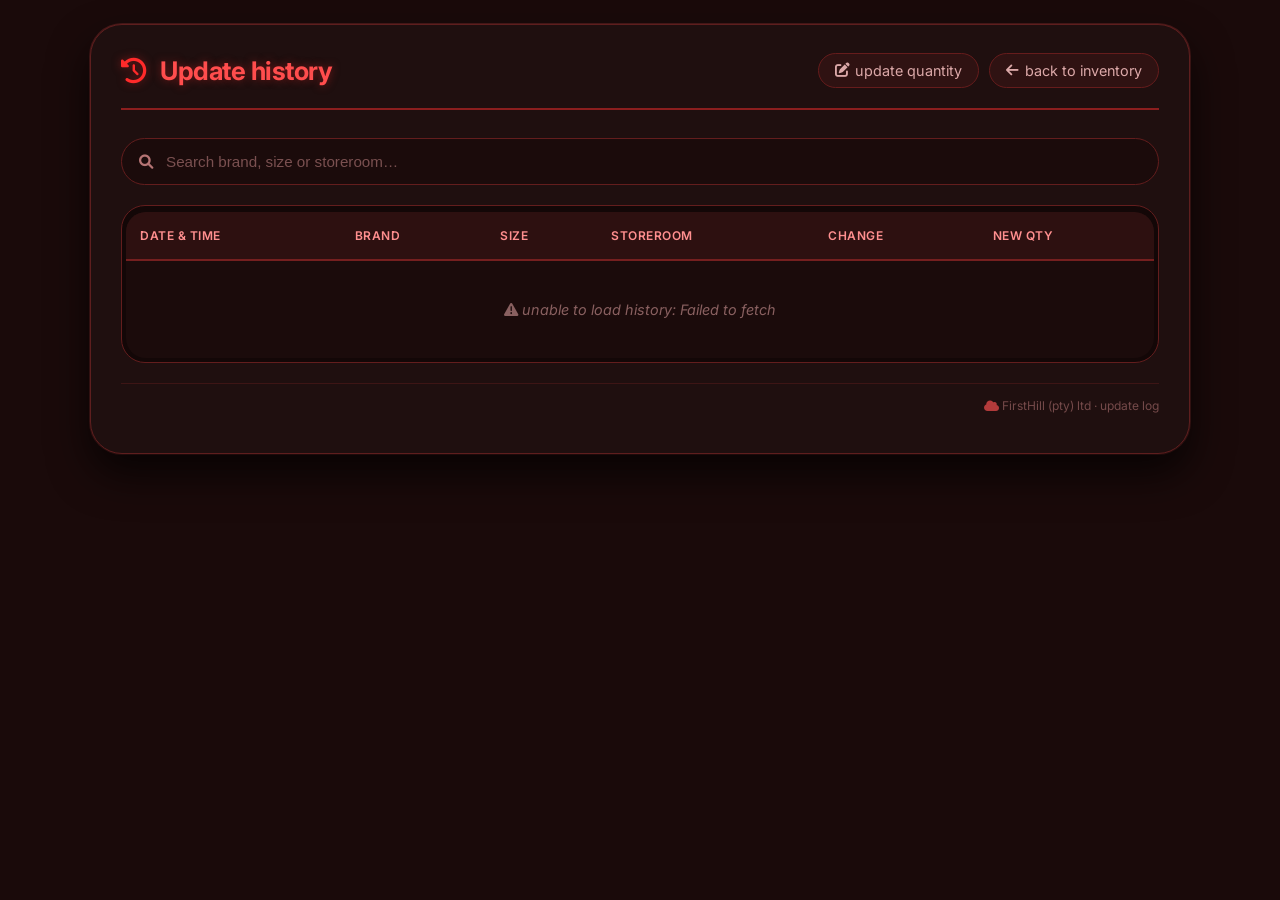
==== history.html @ 5e02d031 "commit" ====
<!DOCTYPE html>
<html lang="en">
<head>
    <meta charset="UTF-8">
    <meta name="viewport" content="width=device-width, initial-scale=1.0">
    <title>Firsthill · update history</title>
    <link rel="stylesheet" href="https://cdnjs.cloudflare.com/ajax/libs/font-awesome/6.0.0-beta3/css/all.min.css">
    <link href="https://fonts.googleapis.com/css2?family=Inter:opsz,wght@14..32,400;14..32,500;14..32,600;14..32,700&display=swap" rel="stylesheet">
    <style>
        * { margin: 0; padding: 0; box-sizing: border-box; }
        body {
            font-family: 'Inter', sans-serif;
            background: #1a0a0a;
            color: #f0e6e6;
            min-height: 100vh;
            padding: 24px;
        }
        .app {
            max-width: 1100px;
            margin: 0 auto;
            background: #1f0f0f;
            border-radius: 32px;
            padding: 28px 30px 40px;
            box-shadow: 0 20px 40px rgba(0,0,0,0.7), 0 0 0 1px #4a1a1a;
            border: 1px solid #5e1e1e;
        }
        .header {
            display: flex;
            justify-content: space-between;
            align-items: center;
            flex-wrap: wrap;
            gap: 16px 20px;
            margin-bottom: 28px;
            border-bottom: 2px solid #8b1e1e;
            padding-bottom: 20px;
        }
        .logo h1 {
            font-weight: 700;
            font-size: 1.6rem;
            letter-spacing: -0.5px;
            color: #ff4d4d;
            text-shadow: 0 0 8px #7a1a1a;
        }
        .logo i { color: #ff2a2a; margin-right: 8px; }
        .nav-links { display: flex; gap: 10px; flex-wrap: wrap; }
        .back-link {
            color: #dba8a8;
            font-size: 0.9rem;
            text-decoration: none;
            background: #2f1212;
            padding: 8px 16px;
            border-radius: 40px;
            border: 1px solid #661c1c;
            display: inline-flex;
            align-items: center;
            gap: 6px;
            transition: 0.15s;
        }
        .back-link:hover { background: #3d1414; border-color: #982a2a; }

        .search-bar {
            position: relative;
            margin-bottom: 20px;
        }
        .search-bar i {
            position: absolute;
            left: 18px;
            top: 50%;
            transform: translateY(-50%);
            color: #b57474;
            font-size: 0.9rem;
        }
        .search-bar input {
            width: 100%;
            padding: 14px 18px 14px 44px;
            background: #1b0b0b;
            border: 1px solid #631d1d;
            border-radius: 40px;
            color: #f0e0e0;
            font-weight: 500;
            font-size: 0.95rem;
            outline: none;
            transition: 0.2s;
        }
        .search-bar input::placeholder { color: #7a5050; }
        .search-bar input:focus {
            border-color: #d43b3b;
            box-shadow: 0 0 0 3px #4f1515;
        }
        .search-bar .clear-search {
            position: absolute;
            right: 16px;
            top: 50%;
            transform: translateY(-50%);
            color: #b57474;
            font-size: 0.9rem;
            cursor: pointer;
            padding: 4px;
            display: none;
        }
        .search-bar .clear-search.show { display: block; }
        .search-count {
            font-size: 0.75rem;
            color: #9f5f5f;
            margin: -10px 0 16px 6px;
        }

        .table-wrapper {
            background: #130707;
            border-radius: 24px;
            padding: 6px 4px 4px 4px;
            border: 1px solid #631d1d;
            overflow-x: auto;
        }
        table {
            width: 100%;
            border-collapse: collapse;
            font-size: 0.9rem;
            background: #1b0b0b;
            border-radius: 20px;
            overflow: hidden;
        }
        th {
            text-align: left;
            padding: 16px 14px;
            background: #2d1010;
            color: #ff8f8f;
            font-weight: 600;
            font-size: 0.75rem;
            text-transform: uppercase;
            letter-spacing: 0.5px;
            border-bottom: 2px solid #751f1f;
        }
        td {
            padding: 14px 14px;
            border-bottom: 1px solid #341212;
            color: #ebd6d6;
        }
        tr:last-child td { border-bottom: none; }
        .brand-tag { font-weight: 500; color: #f0c2c2; }
        .size-tag { color: #dbb9b9; }
        .warehouse-tag {
            background: #281010;
            padding: 4px 12px;
            border-radius: 30px;
            font-size: 0.75rem;
            border: 1px solid #591d1d;
            color: #dba8a8;
            white-space: nowrap;
        }
        .qty-badge {
            background: #3b1515;
            padding: 4px 14px;
            border-radius: 40px;
            border: 1px solid #7f2828;
            font-weight: 600;
            color: #ffb3b3;
        }
        .change-badge {
            padding: 4px 14px;
            border-radius: 40px;
            font-weight: 700;
            border: 1px solid;
            white-space: nowrap;
        }
        .change-badge.pos {
            background: #10321a;
            border-color: #2a7f45;
            color: #7bffa0;
        }
        .change-badge.neg {
            background: #321010;
            border-color: #7f2a2a;
            color: #ff8f8f;
        }
        .timestamp-cell { white-space: nowrap; color: #cfa9a9; }
        .empty-row td {
            text-align: center;
            padding: 40px 10px;
            color: #896060;
            font-style: italic;
        }
        .footnote {
            margin-top: 20px;
            text-align: right;
            font-size: 0.75rem;
            color: #754a4a;
            border-top: 1px solid #3d1515;
            padding-top: 14px;
        }
        .footnote i { color: #b33b3b; }

        @media (max-width: 700px) {
            body { padding: 10px; }
            .app { padding: 16px 12px 28px; border-radius: 20px; }
            .header { flex-direction: column; align-items: start; margin-bottom: 20px; }
            .logo h1 { font-size: 1.3rem; }
            table { font-size: 0.82rem; }
            th, td { padding: 10px 8px; }
            th { font-size: 0.68rem; }
            .search-bar input { padding: 12px 16px 12px 40px; font-size: 0.9rem; }
        }

        @media (max-width: 480px) {
            .table-wrapper { border-radius: 16px; margin: 0 -4px; }
            table, thead, tbody, th, td, tr { display: block; }
            thead tr { position: absolute; top: -9999px; left: -9999px; }
            tbody tr {
                background: #1b0b0b;
                border-bottom: 1px solid #341212;
                padding: 12px 14px;
                display: grid;
                grid-template-columns: 1fr 1fr;
                gap: 8px 10px;
            }
            tbody tr.empty-row { display: block; padding: 30px 10px; }
            td { border: none; padding: 0; }
            td:before {
                content: attr(data-label);
                display: block;
                font-size: 0.65rem;
                text-transform: uppercase;
                letter-spacing: 0.5px;
                color: #b57474;
                font-weight: 600;
                margin-bottom: 4px;
            }
            .qty-badge, .warehouse-tag, .change-badge { display: inline-block; }
        }
    </style>
</head>
<body>
<div class="app">
    <div class="header">
        <div class="logo">
            <h1><i class="fas fa-clock-rotate-left"></i> Update history</h1>
        </div>
        <div class="nav-links">
            <a href="update.html" class="back-link"><i class="fas fa-pen-to-square"></i> update quantity</a>
            <a href="index.html" class="back-link"><i class="fas fa-arrow-left"></i> back to inventory</a>
        </div>
    </div>

    <div class="search-bar">
        <i class="fas fa-magnifying-glass"></i>
        <input type="text" id="searchInput" placeholder="Search brand, size or storeroom…" autocomplete="off">
        <i class="fas fa-circle-xmark clear-search" id="clearSearch"></i>
    </div>
    <div class="search-count" id="searchCount" style="display:none;"></div>

    <div class="table-wrapper">
        <table id="historyTable">
            <thead><tr><th>Date &amp; time</th><th>Brand</th><th>Size</th><th>Storeroom</th><th>Change</th><th>New Qty</th></tr></thead>
            <tbody id="tableBody">
                <tr class="empty-row"><td colspan="6"><i class="fas fa-spinner fa-pulse"></i> loading history …</td></tr>
            </tbody>
        </table>
    </div>
    <div class="footnote"><i class="fas fa-cloud"></i> FirstHill (pty) ltd · update log</div>
</div>

<script>
    (function() {
        // ---------- CONFIG ----------
        const APPS_SCRIPT_URL = 'https://script.google.com/macros/s/AKfycbxlIzjVbRkcWdX9A1bpGooGvH-WNw9pyf8reqspeGPNRTQqe06EDEYrpOpRBN876HyHcQ/exec';

        let history = [];
        let searchQuery = '';

        const tbody = document.getElementById('tableBody');
        const searchInput = document.getElementById('searchInput');
        const clearSearch = document.getElementById('clearSearch');
        const searchCountEl = document.getElementById('searchCount');

        function formatTimestamp(ts) {
            const d = new Date(ts);
            if (isNaN(d.getTime())) return String(ts);
            return d.toLocaleString('en-GB', {
                day: '2-digit', month: 'short', year: 'numeric',
                hour: '2-digit', minute: '2-digit'
            });
        }

        function getFiltered() {
            if (!searchQuery) return history;
            const q = searchQuery.toLowerCase();
            return history.filter(item =>
                String(item.brand).toLowerCase().includes(q) ||
                String(item.size).toLowerCase().includes(q) ||
                String(item.storeroom).toLowerCase().includes(q)
            );
        }

        function renderTable() {
            if (!history.length) {
                tbody.innerHTML = `<tr class="empty-row"><td colspan="6"><i class="fas fa-inbox"></i> no updates logged yet</td></tr>`;
                searchCountEl.style.display = 'none';
                return;
            }

            const filtered = getFiltered();

            if (searchQuery) {
                searchCountEl.style.display = 'block';
                searchCountEl.textContent = `${filtered.length} of ${history.length} entries match "${searchQuery}"`;
            } else {
                searchCountEl.style.display = 'none';
            }

            if (!filtered.length) {
                tbody.innerHTML = `<tr class="empty-row"><td colspan="6"><i class="fas fa-magnifying-glass"></i> no matches for "${searchQuery}"</td></tr>`;
                return;
            }

            let html = '';
            filtered.forEach(item => {
                const delta = parseInt(item.delta, 10) || 0;
                const isPos = delta >= 0;
                const changeText = isPos ? `+${delta}` : `${delta}`;
                html += `<tr>
                    <td data-label="Date &amp; time"><span class="timestamp-cell">${formatTimestamp(item.timestamp)}</span></td>
                    <td data-label="Brand"><span class="brand-tag"><i class="fas fa-circle" style="color:#c53535; font-size:0.5rem; margin-right:6px;"></i>${item.brand}</span></td>
                    <td data-label="Size"><span class="size-tag">${item.size}</span></td>
                    <td data-label="Storeroom"><span class="warehouse-tag"><i class="fas fa-warehouse" style="margin-right:4px;"></i>${item.storeroom}</span></td>
                    <td data-label="Change"><span class="change-badge ${isPos ? 'pos' : 'neg'}"><i class="fas ${isPos ? 'fa-arrow-up' : 'fa-arrow-down'}"></i> ${changeText}</span></td>
                    <td data-label="New Qty"><span class="qty-badge">${item.newQty}</span></td>
                </tr>`;
            });
            tbody.innerHTML = html;
        }

        async function loadHistory() {
            try {
                const response = await fetch(`${APPS_SCRIPT_URL}?action=getHistory`, { cache: 'no-store' });
                if (!response.ok) throw new Error(`HTTP ${response.status}`);
                const result = await response.json();
                if (result.status !== 'success') throw new Error(result.message || 'Apps Script reported an error');
                history = result.rows || [];
                renderTable();
            } catch (error) {
                console.error('Load error:', error);
                history = [];
                tbody.innerHTML = `<tr class="empty-row">
                    <td colspan="6"><i class="fas fa-triangle-exclamation"></i> unable to load history: ${error.message}</td>
                </tr>`;
            }
        }

        function init() {
            loadHistory();
            searchInput.addEventListener('input', () => {
                searchQuery = searchInput.value.trim();
                clearSearch.classList.toggle('show', searchQuery.length > 0);
                renderTable();
            });
            clearSearch.addEventListener('click', () => {
                searchInput.value = '';
                searchQuery = '';
                clearSearch.classList.remove('show');
                renderTable();
                searchInput.focus();
            });
        }

        init();
    })();
</script>
</body>
</html>
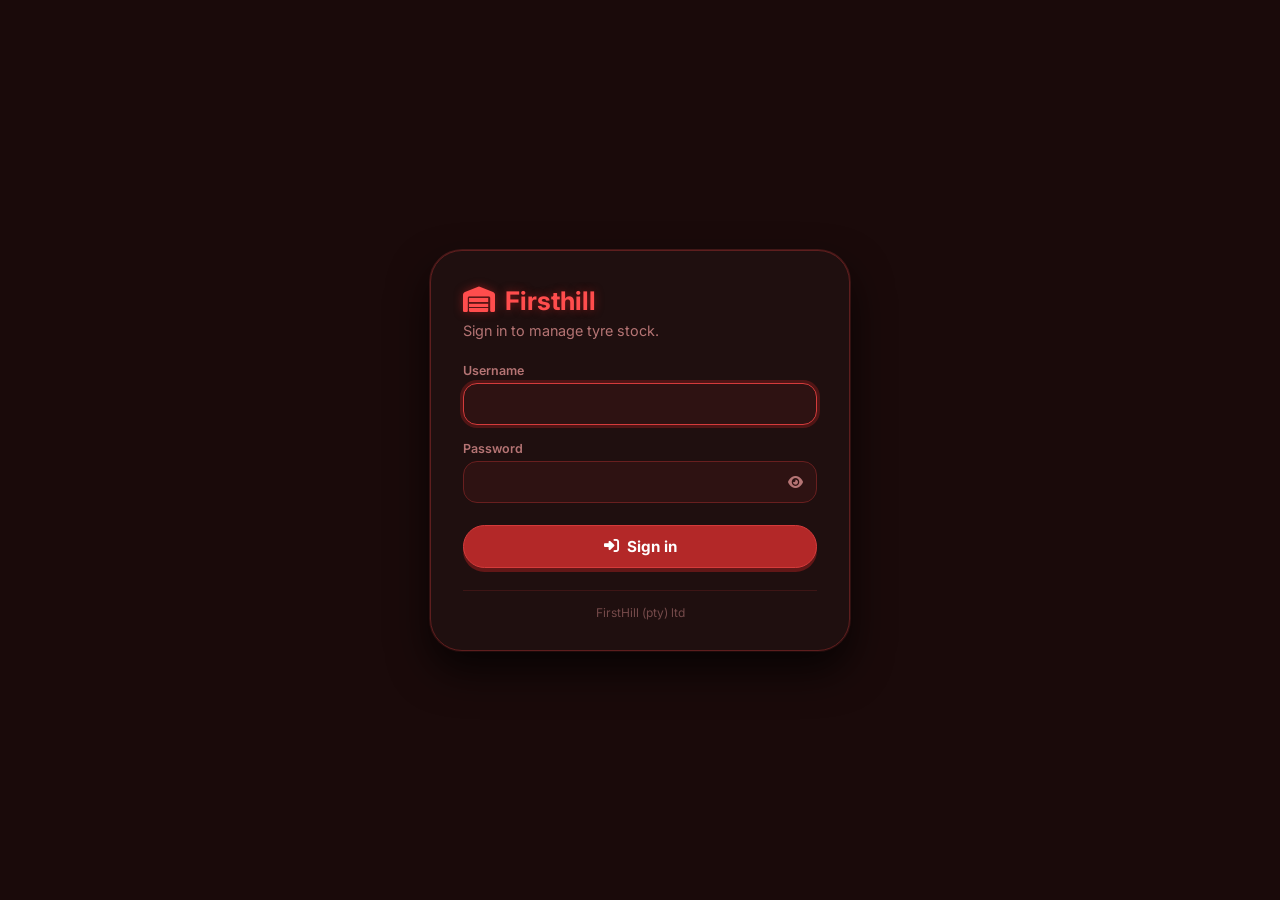
==== commit 04cb1ab5: "commit" ====
--- a/history.html
+++ b/history.html
@@ -4,365 +4,152 @@
     <meta charset="UTF-8">
     <meta name="viewport" content="width=device-width, initial-scale=1.0">
     <title>Firsthill · update history</title>
-    <link rel="stylesheet" href="https://cdnjs.cloudflare.com/ajax/libs/font-awesome/6.0.0-beta3/css/all.min.css">
+    <link rel="stylesheet" href="https://cdnjs.cloudflare.com/ajax/libs/font-awesome/6.5.1/css/all.min.css">
     <link href="https://fonts.googleapis.com/css2?family=Inter:opsz,wght@14..32,400;14..32,500;14..32,600;14..32,700&display=swap" rel="stylesheet">
-    <style>
-        * { margin: 0; padding: 0; box-sizing: border-box; }
-        body {
-            font-family: 'Inter', sans-serif;
-            background: #1a0a0a;
-            color: #f0e6e6;
-            min-height: 100vh;
-            padding: 24px;
-        }
-        .app {
-            max-width: 1100px;
-            margin: 0 auto;
-            background: #1f0f0f;
-            border-radius: 32px;
-            padding: 28px 30px 40px;
-            box-shadow: 0 20px 40px rgba(0,0,0,0.7), 0 0 0 1px #4a1a1a;
-            border: 1px solid #5e1e1e;
-        }
-        .header {
-            display: flex;
-            justify-content: space-between;
-            align-items: center;
-            flex-wrap: wrap;
-            gap: 16px 20px;
-            margin-bottom: 28px;
-            border-bottom: 2px solid #8b1e1e;
-            padding-bottom: 20px;
-        }
-        .logo h1 {
-            font-weight: 700;
-            font-size: 1.6rem;
-            letter-spacing: -0.5px;
-            color: #ff4d4d;
-            text-shadow: 0 0 8px #7a1a1a;
-        }
-        .logo i { color: #ff2a2a; margin-right: 8px; }
-        .nav-links { display: flex; gap: 10px; flex-wrap: wrap; }
-        .back-link {
-            color: #dba8a8;
-            font-size: 0.9rem;
-            text-decoration: none;
-            background: #2f1212;
-            padding: 8px 16px;
-            border-radius: 40px;
-            border: 1px solid #661c1c;
-            display: inline-flex;
-            align-items: center;
-            gap: 6px;
-            transition: 0.15s;
-        }
-        .back-link:hover { background: #3d1414; border-color: #982a2a; }
-
-        .search-bar {
-            position: relative;
-            margin-bottom: 20px;
-        }
-        .search-bar i {
-            position: absolute;
-            left: 18px;
-            top: 50%;
-            transform: translateY(-50%);
-            color: #b57474;
-            font-size: 0.9rem;
-        }
-        .search-bar input {
-            width: 100%;
-            padding: 14px 18px 14px 44px;
-            background: #1b0b0b;
-            border: 1px solid #631d1d;
-            border-radius: 40px;
-            color: #f0e0e0;
-            font-weight: 500;
-            font-size: 0.95rem;
-            outline: none;
-            transition: 0.2s;
-        }
-        .search-bar input::placeholder { color: #7a5050; }
-        .search-bar input:focus {
-            border-color: #d43b3b;
-            box-shadow: 0 0 0 3px #4f1515;
-        }
-        .search-bar .clear-search {
-            position: absolute;
-            right: 16px;
-            top: 50%;
-            transform: translateY(-50%);
-            color: #b57474;
-            font-size: 0.9rem;
-            cursor: pointer;
-            padding: 4px;
-            display: none;
-        }
-        .search-bar .clear-search.show { display: block; }
-        .search-count {
-            font-size: 0.75rem;
-            color: #9f5f5f;
-            margin: -10px 0 16px 6px;
-        }
-
-        .table-wrapper {
-            background: #130707;
-            border-radius: 24px;
-            padding: 6px 4px 4px 4px;
-            border: 1px solid #631d1d;
-            overflow-x: auto;
-        }
-        table {
-            width: 100%;
-            border-collapse: collapse;
-            font-size: 0.9rem;
-            background: #1b0b0b;
-            border-radius: 20px;
-            overflow: hidden;
-        }
-        th {
-            text-align: left;
-            padding: 16px 14px;
-            background: #2d1010;
-            color: #ff8f8f;
-            font-weight: 600;
-            font-size: 0.75rem;
-            text-transform: uppercase;
-            letter-spacing: 0.5px;
-            border-bottom: 2px solid #751f1f;
-        }
-        td {
-            padding: 14px 14px;
-            border-bottom: 1px solid #341212;
-            color: #ebd6d6;
-        }
-        tr:last-child td { border-bottom: none; }
-        .brand-tag { font-weight: 500; color: #f0c2c2; }
-        .size-tag { color: #dbb9b9; }
-        .warehouse-tag {
-            background: #281010;
-            padding: 4px 12px;
-            border-radius: 30px;
-            font-size: 0.75rem;
-            border: 1px solid #591d1d;
-            color: #dba8a8;
-            white-space: nowrap;
-        }
-        .qty-badge {
-            background: #3b1515;
-            padding: 4px 14px;
-            border-radius: 40px;
-            border: 1px solid #7f2828;
-            font-weight: 600;
-            color: #ffb3b3;
-        }
-        .change-badge {
-            padding: 4px 14px;
-            border-radius: 40px;
-            font-weight: 700;
-            border: 1px solid;
-            white-space: nowrap;
-        }
-        .change-badge.pos {
-            background: #10321a;
-            border-color: #2a7f45;
-            color: #7bffa0;
-        }
-        .change-badge.neg {
-            background: #321010;
-            border-color: #7f2a2a;
-            color: #ff8f8f;
-        }
-        .timestamp-cell { white-space: nowrap; color: #cfa9a9; }
-        .empty-row td {
-            text-align: center;
-            padding: 40px 10px;
-            color: #896060;
-            font-style: italic;
-        }
-        .footnote {
-            margin-top: 20px;
-            text-align: right;
-            font-size: 0.75rem;
-            color: #754a4a;
-            border-top: 1px solid #3d1515;
-            padding-top: 14px;
-        }
-        .footnote i { color: #b33b3b; }
-
-        @media (max-width: 700px) {
-            body { padding: 10px; }
-            .app { padding: 16px 12px 28px; border-radius: 20px; }
-            .header { flex-direction: column; align-items: start; margin-bottom: 20px; }
-            .logo h1 { font-size: 1.3rem; }
-            table { font-size: 0.82rem; }
-            th, td { padding: 10px 8px; }
-            th { font-size: 0.68rem; }
-            .search-bar input { padding: 12px 16px 12px 40px; font-size: 0.9rem; }
-        }
-
-        @media (max-width: 480px) {
-            .table-wrapper { border-radius: 16px; margin: 0 -4px; }
-            table, thead, tbody, th, td, tr { display: block; }
-            thead tr { position: absolute; top: -9999px; left: -9999px; }
-            tbody tr {
-                background: #1b0b0b;
-                border-bottom: 1px solid #341212;
-                padding: 12px 14px;
-                display: grid;
-                grid-template-columns: 1fr 1fr;
-                gap: 8px 10px;
-            }
-            tbody tr.empty-row { display: block; padding: 30px 10px; }
-            td { border: none; padding: 0; }
-            td:before {
-                content: attr(data-label);
-                display: block;
-                font-size: 0.65rem;
-                text-transform: uppercase;
-                letter-spacing: 0.5px;
-                color: #b57474;
-                font-weight: 600;
-                margin-bottom: 4px;
-            }
-            .qty-badge, .warehouse-tag, .change-badge { display: inline-block; }
-        }
-    </style>
+    <link rel="stylesheet" href="style.css">
 </head>
 <body>
 <div class="app">
-    <div class="header">
-        <div class="logo">
-            <h1><i class="fas fa-clock-rotate-left"></i> Update history</h1>
+    <div id="fhNav"></div>
+
+    <div class="page-head">
+        <div>
+            <h1>Update history</h1>
+            <p>Every change to stock, newest first.</p>
         </div>
-        <div class="nav-links">
-            <a href="update.html" class="back-link"><i class="fas fa-pen-to-square"></i> update quantity</a>
-            <a href="index.html" class="back-link"><i class="fas fa-arrow-left"></i> back to inventory</a>
+    </div>
+
+    <div class="toolbar">
+        <div class="chips" id="typeChips">
+            <button type="button" class="chip active" data-type="all">All changes</button>
+            <button type="button" class="chip" data-type="in"><i class="fas fa-arrow-down"></i> Stock added</button>
+            <button type="button" class="chip" data-type="out"><i class="fas fa-arrow-up"></i> Stock taken out</button>
         </div>
+        <label style="font-size:0.82rem; color:var(--muted);">Storeroom
+            <select id="storeSel"><option value="">All</option></select>
+        </label>
     </div>
 
     <div class="search-bar">
         <i class="fas fa-magnifying-glass"></i>
-        <input type="text" id="searchInput" placeholder="Search brand, size or storeroom…" autocomplete="off">
-        <i class="fas fa-circle-xmark clear-search" id="clearSearch"></i>
+        <input type="text" id="searchInput" placeholder="Search brand, size, storeroom or person…" autocomplete="off">
+        <i class="fas fa-circle-xmark clear-search" id="clearSearch" role="button" aria-label="Clear search"></i>
     </div>
-    <div class="search-count" id="searchCount" style="display:none;"></div>
+    <div class="count-note" id="countNote" style="display:none;"></div>
 
     <div class="table-wrapper">
-        <table id="historyTable">
-            <thead><tr><th>Date &amp; time</th><th>Brand</th><th>Size</th><th>Storeroom</th><th>Change</th><th>New Qty</th></tr></thead>
+        <table class="cards">
+            <thead><tr><th>Date &amp; time</th><th>Brand</th><th>Size</th><th>Storeroom</th><th>Change</th><th>New qty</th><th>By</th></tr></thead>
             <tbody id="tableBody">
-                <tr class="empty-row"><td colspan="6"><i class="fas fa-spinner fa-pulse"></i> loading history …</td></tr>
+                <tr class="empty-row"><td colspan="7"><i class="fas fa-spinner fa-pulse"></i> Loading history…</td></tr>
             </tbody>
         </table>
     </div>
-    <div class="footnote"><i class="fas fa-cloud"></i> FirstHill (pty) ltd · update log</div>
+    <div class="hint" id="moreNote" style="display:none;"></div>
+    <div class="footnote">FirstHill (pty) ltd · update log</div>
 </div>
 
+<script src="common.js"></script>
 <script>
-    (function() {
-        // ---------- CONFIG ----------
-        const APPS_SCRIPT_URL = 'https://script.google.com/macros/s/AKfycbxlIzjVbRkcWdX9A1bpGooGvH-WNw9pyf8reqspeGPNRTQqe06EDEYrpOpRBN876HyHcQ/exec';
+    (function () {
+        const me = FH.requireLogin('history.html');
+        if (!me) return;
+        const esc = FH.esc;
+        const PAGE = 300;
 
         let history = [];
-        let searchQuery = '';
+        let query = '';
+        let type = 'all';
+        let shown = PAGE;
 
         const tbody = document.getElementById('tableBody');
         const searchInput = document.getElementById('searchInput');
         const clearSearch = document.getElementById('clearSearch');
-        const searchCountEl = document.getElementById('searchCount');
+        const countNote = document.getElementById('countNote');
+        const storeSel = document.getElementById('storeSel');
+        const moreNote = document.getElementById('moreNote');
 
-        function formatTimestamp(ts) {
-            const d = new Date(ts);
-            if (isNaN(d.getTime())) return String(ts);
-            return d.toLocaleString('en-GB', {
-                day: '2-digit', month: 'short', year: 'numeric',
-                hour: '2-digit', minute: '2-digit'
+        function filtered() {
+            const store = storeSel.value;
+            const q = query.toLowerCase();
+            return history.filter(h => {
+                const d = parseInt(h.delta, 10) || 0;
+                if (type === 'in' && d <= 0) return false;
+                if (type === 'out' && d >= 0) return false;
+                if (store && h.storeroom !== store) return false;
+                if (q && ![h.brand, h.size, h.storeroom, h.user].some(v => String(v ?? '').toLowerCase().includes(q))) return false;
+                return true;
             });
         }
 
-        function getFiltered() {
-            if (!searchQuery) return history;
-            const q = searchQuery.toLowerCase();
-            return history.filter(item =>
-                String(item.brand).toLowerCase().includes(q) ||
-                String(item.size).toLowerCase().includes(q) ||
-                String(item.storeroom).toLowerCase().includes(q)
-            );
+        function render() {
+            if (!history.length) {
+                tbody.innerHTML = `<tr class="empty-row"><td colspan="7"><i class="fas fa-inbox"></i> No updates logged yet. Changes made on the Update page will appear here.</td></tr>`;
+                return;
+            }
+            const list = filtered();
+            const active = query || type !== 'all' || storeSel.value;
+            countNote.style.display = active ? 'block' : 'none';
+            if (active) {
+                const outN = list.reduce((a, h) => a + Math.max(0, -(parseInt(h.delta, 10) || 0)), 0);
+                const inN = list.reduce((a, h) => a + Math.max(0, parseInt(h.delta, 10) || 0), 0);
+                countNote.textContent = `${list.length} of ${history.length} entries · ${inN} tyres added, ${outN} taken out`;
+            }
+            if (!list.length) {
+                tbody.innerHTML = `<tr class="empty-row"><td colspan="7">No entries match these filters.</td></tr>`;
+                moreNote.style.display = 'none';
+                return;
+            }
+            tbody.innerHTML = list.slice(0, shown).map(h => {
+                const d = parseInt(h.delta, 10) || 0;
+                const pos = d >= 0;
+                return `<tr>
+                    <td data-label="Date &amp; time"><span class="date-cell">${FH.fmtDateTime(h.timestamp)}</span></td>
+                    <td data-label="Brand"><span class="brand-tag">${esc(h.brand)}</span></td>
+                    <td data-label="Size"><span class="size-tag">${esc(h.size)}</span></td>
+                    <td data-label="Storeroom"><span class="wh-tag"><i class="fas fa-warehouse" style="margin-right:4px;"></i>${esc(h.storeroom)}</span></td>
+                    <td data-label="Change"><span class="change-badge ${pos ? 'pos' : 'neg'}"><i class="fas ${pos ? 'fa-arrow-down' : 'fa-arrow-up'}"></i> ${pos ? '+' + d : d}</span></td>
+                    <td data-label="New qty"><span class="qty-badge">${esc(h.newQty)}</span></td>
+                    <td data-label="By"><span class="date-cell">${h.user ? esc(h.user) : '—'}</span></td>
+                </tr>`;
+            }).join('');
+            if (list.length > shown) {
+                moreNote.style.display = 'block';
+                moreNote.innerHTML = `Showing ${shown} of ${list.length}. <button type="button" class="btn btn-ghost btn-small" id="moreBtn">Show more</button>`;
+                document.getElementById('moreBtn').addEventListener('click', () => { shown += PAGE; render(); });
+            } else moreNote.style.display = 'none';
         }
 
-        function renderTable() {
-            if (!history.length) {
-                tbody.innerHTML = `<tr class="empty-row"><td colspan="6"><i class="fas fa-inbox"></i> no updates logged yet</td></tr>`;
-                searchCountEl.style.display = 'none';
-                return;
-            }
-
-            const filtered = getFiltered();
-
-            if (searchQuery) {
-                searchCountEl.style.display = 'block';
-                searchCountEl.textContent = `${filtered.length} of ${history.length} entries match "${searchQuery}"`;
-            } else {
-                searchCountEl.style.display = 'none';
-            }
-
-            if (!filtered.length) {
-                tbody.innerHTML = `<tr class="empty-row"><td colspan="6"><i class="fas fa-magnifying-glass"></i> no matches for "${searchQuery}"</td></tr>`;
-                return;
-            }
-
-            let html = '';
-            filtered.forEach(item => {
-                const delta = parseInt(item.delta, 10) || 0;
-                const isPos = delta >= 0;
-                const changeText = isPos ? `+${delta}` : `${delta}`;
-                html += `<tr>
-                    <td data-label="Date &amp; time"><span class="timestamp-cell">${formatTimestamp(item.timestamp)}</span></td>
-                    <td data-label="Brand"><span class="brand-tag"><i class="fas fa-circle" style="color:#c53535; font-size:0.5rem; margin-right:6px;"></i>${item.brand}</span></td>
-                    <td data-label="Size"><span class="size-tag">${item.size}</span></td>
-                    <td data-label="Storeroom"><span class="warehouse-tag"><i class="fas fa-warehouse" style="margin-right:4px;"></i>${item.storeroom}</span></td>
-                    <td data-label="Change"><span class="change-badge ${isPos ? 'pos' : 'neg'}"><i class="fas ${isPos ? 'fa-arrow-up' : 'fa-arrow-down'}"></i> ${changeText}</span></td>
-                    <td data-label="New Qty"><span class="qty-badge">${item.newQty}</span></td>
-                </tr>`;
-            });
-            tbody.innerHTML = html;
-        }
-
-        async function loadHistory() {
+        async function load() {
             try {
-                const response = await fetch(`${APPS_SCRIPT_URL}?action=getHistory`, { cache: 'no-store' });
-                if (!response.ok) throw new Error(`HTTP ${response.status}`);
-                const result = await response.json();
-                if (result.status !== 'success') throw new Error(result.message || 'Apps Script reported an error');
-                history = result.rows || [];
-                renderTable();
-            } catch (error) {
-                console.error('Load error:', error);
-                history = [];
-                tbody.innerHTML = `<tr class="empty-row">
-                    <td colspan="6"><i class="fas fa-triangle-exclamation"></i> unable to load history: ${error.message}</td>
-                </tr>`;
+                const data = await FH.api('getHistory');
+                history = data.rows || [];
+                const stores = [...new Set(history.map(h => h.storeroom))].filter(Boolean).sort(FH.naturalSort);
+                storeSel.innerHTML = '<option value="">All</option>' + stores.map(s => `<option value="${esc(s)}">${esc(s)}</option>`).join('');
+                render();
+            } catch (err) {
+                tbody.innerHTML = `<tr class="empty-row"><td colspan="7"><i class="fas fa-triangle-exclamation"></i> Couldn't load history: ${esc(err.message)}</td></tr>`;
             }
         }
 
-        function init() {
-            loadHistory();
-            searchInput.addEventListener('input', () => {
-                searchQuery = searchInput.value.trim();
-                clearSearch.classList.toggle('show', searchQuery.length > 0);
-                renderTable();
-            });
-            clearSearch.addEventListener('click', () => {
-                searchInput.value = '';
-                searchQuery = '';
-                clearSearch.classList.remove('show');
-                renderTable();
-                searchInput.focus();
-            });
-        }
+        document.querySelectorAll('#typeChips .chip').forEach(c => c.addEventListener('click', () => {
+            type = c.dataset.type; shown = PAGE;
+            document.querySelectorAll('#typeChips .chip').forEach(x => x.classList.toggle('active', x === c));
+            render();
+        }));
+        storeSel.addEventListener('change', () => { shown = PAGE; render(); });
+        searchInput.addEventListener('input', () => {
+            query = searchInput.value.trim(); shown = PAGE;
+            clearSearch.classList.toggle('show', query.length > 0);
+            render();
+        });
+        clearSearch.addEventListener('click', () => {
+            searchInput.value = ''; query = '';
+            clearSearch.classList.remove('show');
+            render(); searchInput.focus();
+        });
 
-        init();
+        load();
     })();
 </script>
 </body>
--- a/style.css
+++ b/style.css
@@ -0,0 +1,307 @@
+/* Firsthill stock tracker · shared styles */
+* { margin: 0; padding: 0; box-sizing: border-box; }
+:root {
+    --bg: #1a0a0a;
+    --panel: #1f0f0f;
+    --panel-2: #1b0b0b;
+    --deep: #130707;
+    --field: #2e1212;
+    --line: #5e1e1e;
+    --line-2: #341212;
+    --line-3: #681f1f;
+    --red: #b32828;
+    --red-hi: #ff4d4d;
+    --red-soft: #ff8f8f;
+    --text: #f0e6e6;
+    --text-2: #ebd6d6;
+    --muted: #b57474;
+    --soft: #dba8a8;
+    --faint: #896060;
+    --ok-bg: #10321a; --ok-line: #2a7f45; --ok: #7bffa0;
+    --warn-bg: #33250b; --warn-line: #a8741f; --warn: #ffc46b;
+    --bad-bg: #3a0d0d; --bad-line: #ff3b3b; --bad: #ff7070;
+}
+body {
+    font-family: 'Inter', system-ui, -apple-system, 'Segoe UI', sans-serif;
+    background: var(--bg);
+    color: var(--text);
+    min-height: 100vh;
+    padding: 24px;
+}
+.app {
+    max-width: 1320px;
+    margin: 0 auto;
+    background: var(--panel);
+    border-radius: 32px;
+    padding: 22px 30px 40px;
+    box-shadow: 0 20px 40px rgba(0,0,0,0.7), 0 0 0 1px #4a1a1a;
+    border: 1px solid var(--line);
+}
+.app.narrow { max-width: 960px; }
+a { color: inherit; }
+button { font-family: inherit; }
+:focus-visible { outline: 2px solid var(--red-hi); outline-offset: 2px; }
+
+/* ---------- nav ---------- */
+.nav {
+    display: flex; flex-wrap: wrap; gap: 8px; align-items: center;
+    padding-bottom: 18px; margin-bottom: 22px;
+    border-bottom: 2px solid #8b1e1e;
+}
+.nav-brand {
+    font-weight: 700; font-size: 1.15rem; color: var(--red-hi);
+    text-shadow: 0 0 8px #7a1a1a; margin-right: 12px;
+    display: inline-flex; align-items: center; gap: 8px;
+}
+.nav-link {
+    color: var(--soft); font-size: 0.88rem; text-decoration: none;
+    background: #2f1212; padding: 8px 15px; border-radius: 40px;
+    border: 1px solid #661c1c; display: inline-flex; align-items: center; gap: 7px;
+    cursor: pointer; transition: 0.15s;
+}
+.nav-link:hover { background: #3d1414; border-color: #982a2a; }
+.nav-link.active { background: var(--red); border-color: #ff5e5e; color: #fff; }
+.nav-user { margin-left: auto; color: var(--muted); font-size: 0.85rem; display: inline-flex; align-items: center; gap: 6px; }
+.nav-user .role { font-size: 0.72rem; padding: 2px 8px; border-radius: 20px; background: #2b0f0f; border: 1px solid #601d1d; }
+
+/* ---------- page heading ---------- */
+.page-head { display: flex; flex-wrap: wrap; justify-content: space-between; align-items: flex-end; gap: 14px; margin-bottom: 20px; }
+.page-head h1 { font-size: 1.7rem; font-weight: 700; letter-spacing: -0.5px; color: var(--red-hi); }
+.page-head p { color: var(--muted); font-size: 0.88rem; margin-top: 4px; }
+
+/* ---------- kpis ---------- */
+.kpis { display: grid; grid-template-columns: repeat(auto-fit, minmax(160px, 1fr)); gap: 12px; margin-bottom: 22px; }
+.kpi { background: var(--panel-2); border: 1px solid #601d1d; border-radius: 18px; padding: 14px 16px; }
+.kpi .v { font-size: 1.6rem; font-weight: 700; color: var(--red-soft); line-height: 1.1; }
+.kpi .l { font-size: 0.8rem; color: var(--muted); margin-top: 4px; }
+.kpi.warn .v { color: var(--warn); }
+.kpi.bad .v { color: var(--bad); }
+.kpi.good .v { color: var(--ok); }
+.kpi.clickable { cursor: pointer; transition: 0.15s; }
+.kpi.clickable:hover { border-color: #982a2a; }
+
+/* ---------- panels ---------- */
+.panel {
+    background: #1f0c0c; border: 1px solid #751f1f; border-radius: 24px;
+    padding: 20px 22px 22px; margin-bottom: 22px; box-shadow: 0 6px 12px rgba(0,0,0,0.5);
+}
+.panel h2 { color: #ff5e5e; font-size: 1.1rem; font-weight: 600; margin-bottom: 14px; display: flex; align-items: center; gap: 8px; flex-wrap: wrap; }
+.panel h2 .sub { color: var(--muted); font-weight: 400; font-size: 0.82rem; }
+.panel-grid { display: grid; grid-template-columns: repeat(auto-fit, minmax(340px, 1fr)); gap: 0 22px; }
+.hint { font-size: 0.82rem; color: #9f5f5f; margin-top: 10px; line-height: 1.5; }
+.empty { color: var(--faint); font-style: italic; font-size: 0.88rem; padding: 10px 2px; }
+
+/* ---------- forms ---------- */
+.form-grid { display: flex; flex-wrap: wrap; align-items: flex-end; gap: 14px 18px; }
+.field { flex: 1 0 150px; min-width: 130px; }
+.field label { display: block; font-size: 0.78rem; color: var(--muted); margin-bottom: 5px; font-weight: 600; }
+.field select, .field input {
+    width: 100%; padding: 11px 12px; background: var(--field); border: 1px solid var(--line-3);
+    border-radius: 14px; color: #f0e0e0; font-weight: 500; font-size: 0.92rem; outline: none; transition: 0.2s;
+    font-family: inherit;
+}
+.field select:focus, .field input:focus { border-color: #d43b3b; box-shadow: 0 0 0 3px #4f1515; }
+.field select:disabled, .field input:disabled { opacity: 0.5; }
+.field select option { background: #1c0a0a; color: #f0e0e0; }
+
+.btn {
+    background: var(--red); color: #fff; font-weight: 700; padding: 11px 26px; border-radius: 40px;
+    font-size: 0.95rem; cursor: pointer; display: inline-flex; align-items: center; justify-content: center; gap: 8px;
+    border: 1px solid #d43b3b; transition: 0.15s; box-shadow: 0 4px 0 #621717; text-decoration: none;
+}
+.btn:hover { background: #cc2f2f; }
+.btn:active { transform: translateY(2px); box-shadow: 0 1px 0 #521212; }
+.btn:disabled { opacity: 0.5; pointer-events: none; }
+.btn-ghost {
+    background: #2f1212; color: var(--soft); border: 1px solid #661c1c; box-shadow: none;
+    font-weight: 500; padding: 8px 15px; font-size: 0.85rem;
+}
+.btn-ghost:hover { background: #3d1414; border-color: #982a2a; }
+.btn-small { padding: 5px 12px; font-size: 0.78rem; border-radius: 30px; }
+.btn-danger { background: #3a0d0d; border-color: #ff3b3b; color: var(--bad); box-shadow: none; font-weight: 600; }
+.btn-danger:hover { background: #4d1010; }
+.btn-good { background: var(--ok-bg); border-color: var(--ok-line); color: var(--ok); box-shadow: none; font-weight: 600; }
+.btn-good:hover { background: #154424; }
+
+/* segmented toggle */
+.seg { display: inline-flex; background: var(--deep); border: 1px solid var(--line-3); border-radius: 40px; padding: 4px; gap: 4px; }
+.seg button {
+    background: transparent; border: 0; color: var(--soft); padding: 9px 18px; border-radius: 40px;
+    font-weight: 600; font-size: 0.9rem; cursor: pointer; display: inline-flex; align-items: center; gap: 7px;
+}
+.seg button.on-out { background: #5a1515; color: #fff; }
+.seg button.on-in { background: #145228; color: #fff; }
+
+/* chips */
+.chips { display: flex; flex-wrap: wrap; gap: 8px; align-items: center; }
+.chip {
+    background: #3d1414; padding: 5px 13px; border-radius: 40px; border: 1px solid #6d2222;
+    color: #f0cfcf; font-weight: 500; font-size: 0.85rem; cursor: pointer; transition: 0.15s;
+}
+.chip:hover { background: #521818; border-color: #982a2a; }
+.chip.active { background: var(--red); border-color: #ff5e5e; color: #fff; }
+.chip .n { opacity: 0.75; margin-left: 4px; font-size: 0.78rem; }
+.toolbar { display: flex; flex-wrap: wrap; gap: 12px 18px; align-items: center; justify-content: space-between; margin-bottom: 16px; }
+.toolbar select {
+    padding: 7px 12px; background: var(--field); border: 1px solid var(--line-3); border-radius: 30px;
+    color: #f0e0e0; font-size: 0.85rem; font-family: inherit;
+}
+
+/* ---------- search ---------- */
+.search-bar { position: relative; margin-bottom: 16px; }
+.search-bar > i { position: absolute; left: 18px; top: 50%; transform: translateY(-50%); color: var(--muted); font-size: 0.9rem; }
+.search-bar input {
+    width: 100%; padding: 13px 40px 13px 44px; background: var(--panel-2); border: 1px solid #631d1d;
+    border-radius: 40px; color: #f0e0e0; font-weight: 500; font-size: 0.95rem; outline: none; font-family: inherit;
+}
+.search-bar input::placeholder { color: #7a5050; }
+.search-bar input:focus { border-color: #d43b3b; box-shadow: 0 0 0 3px #4f1515; }
+.search-bar .clear-search { left: auto; right: 16px; cursor: pointer; display: none; }
+.search-bar .clear-search.show { display: block; }
+.count-note { font-size: 0.78rem; color: #9f5f5f; margin: -6px 0 12px 6px; }
+
+/* ---------- tables ---------- */
+.table-wrapper { background: var(--deep); border-radius: 22px; padding: 5px 4px 4px; border: 1px solid #631d1d; overflow-x: auto; }
+table { width: 100%; border-collapse: collapse; font-size: 0.9rem; background: var(--panel-2); border-radius: 18px; overflow: hidden; }
+th {
+    text-align: left; padding: 14px 14px; background: #2d1010; color: var(--red-soft); font-weight: 600;
+    font-size: 0.78rem; border-bottom: 2px solid #751f1f; white-space: nowrap;
+}
+td { padding: 12px 14px; border-bottom: 1px solid var(--line-2); color: var(--text-2); vertical-align: middle; }
+tr:last-child td { border-bottom: none; }
+td.num, th.num { text-align: right; }
+.empty-row td { text-align: center; padding: 40px 10px; color: var(--faint); font-style: italic; }
+.brand-tag { font-weight: 500; color: #f0c2c2; }
+.brand-tag::before { content: ''; display: inline-block; width: 7px; height: 7px; border-radius: 50%; background: #c53535; margin-right: 8px; vertical-align: middle; }
+.size-tag { color: #dbb9b9; font-variant-numeric: tabular-nums; }
+.wh-tag {
+    background: #281010; padding: 4px 11px; border-radius: 30px; font-size: 0.78rem;
+    border: 1px solid #591d1d; color: var(--soft); white-space: nowrap; display: inline-block;
+}
+.qty-badge {
+    display: inline-block; background: #3b1515; padding: 4px 13px; border-radius: 40px; border: 1px solid #7f2828;
+    font-weight: 600; color: #ffb3b3; font-variant-numeric: tabular-nums; white-space: nowrap;
+}
+.qty-badge.low { background: var(--warn-bg); border-color: var(--warn-line); color: var(--warn); }
+.qty-badge.out { background: var(--bad-bg); border-color: var(--bad-line); color: var(--bad); }
+.qty-badge.idle { background: #221313; border-color: #4a2626; color: #8f6f6f; }
+.status-note { display: block; font-size: 0.72rem; margin-top: 4px; color: var(--warn); }
+.status-note.out { color: var(--bad); }
+.date-cell { white-space: nowrap; color: #cfa9a9; font-size: 0.86rem; }
+.date-cell small, .sub-line { display: block; color: var(--faint); font-size: 0.74rem; margin-top: 2px; }
+.tag-first {
+    display: inline-flex; align-items: center; gap: 5px; margin-top: 5px;
+    background: var(--ok-bg); border: 1px solid var(--ok-line); color: var(--ok);
+    font-size: 0.72rem; font-weight: 600; padding: 2px 9px; border-radius: 20px;
+}
+.change-badge { padding: 4px 13px; border-radius: 40px; font-weight: 700; border: 1px solid; white-space: nowrap; display: inline-block; }
+.change-badge.pos { background: var(--ok-bg); border-color: var(--ok-line); color: var(--ok); }
+.change-badge.neg { background: #321010; border-color: #7f2a2a; color: var(--red-soft); }
+.status-pill { font-size: 0.75rem; font-weight: 600; padding: 3px 10px; border-radius: 20px; border: 1px solid; white-space: nowrap; }
+.status-pill.active { background: var(--ok-bg); border-color: var(--ok-line); color: var(--ok); }
+.status-pill.revoked { background: var(--bad-bg); border-color: var(--bad-line); color: var(--bad); }
+.row-actions { display: flex; flex-wrap: wrap; gap: 6px; }
+tr.revoked td { opacity: 0.6; }
+tr.clickable { cursor: pointer; }
+tr.clickable:hover td { background: #241010; }
+
+/* ---------- reorder list ---------- */
+details.reorder { margin-bottom: 22px; }
+details.reorder > summary {
+    list-style: none; cursor: pointer; display: flex; align-items: center; gap: 10px; flex-wrap: wrap;
+    background: var(--warn-bg); border: 1px solid var(--warn-line); color: var(--warn);
+    padding: 12px 18px; border-radius: 18px; font-weight: 600;
+}
+details.reorder > summary::-webkit-details-marker { display: none; }
+details.reorder > summary .chev { margin-left: auto; transition: transform 0.2s; }
+details.reorder[open] > summary .chev { transform: rotate(180deg); }
+details.reorder.clear > summary { background: var(--ok-bg); border-color: var(--ok-line); color: var(--ok); cursor: default; }
+.reorder-body { border: 1px solid var(--warn-line); border-top: 0; border-radius: 0 0 18px 18px; margin-top: -10px; padding: 18px 18px 14px; background: #1d1308; }
+.reorder-item { display: grid; grid-template-columns: minmax(170px, 1.2fr) 2fr; gap: 6px 16px; padding: 10px 0; border-bottom: 1px solid #3a2a12; font-size: 0.88rem; }
+.reorder-item:last-child { border-bottom: 0; }
+.reorder-item .tyre { font-weight: 600; color: #f6dcb0; }
+.reorder-item .where { color: #e9c99a; line-height: 1.6; }
+.reorder-item .spare { color: var(--ok); font-size: 0.8rem; display: block; }
+.reorder-actions { display: flex; gap: 10px; flex-wrap: wrap; margin-top: 12px; }
+
+/* ---------- info boxes ---------- */
+.info-box { margin-top: 16px; font-size: 0.88rem; color: var(--soft); background: #2b0f0f; border: 1px solid #601d1d; padding: 12px 15px; border-radius: 14px; line-height: 1.55; }
+.info-box strong { color: #ff9b9b; }
+.info-box.good { background: #0f2516; border-color: var(--ok-line); color: #bdf5cc; }
+.info-box.good strong { color: var(--ok); }
+.info-box.warn { background: #231806; border-color: var(--warn-line); color: #f3d7a8; }
+.info-box.warn strong { color: var(--warn); }
+.info-box + .info-box { margin-top: 10px; }
+.info-box i { margin-right: 6px; }
+
+/* ---------- bars (stats) ---------- */
+.hbars { display: flex; flex-direction: column; gap: 9px; }
+.hbar { display: grid; grid-template-columns: minmax(90px, 160px) 1fr auto; gap: 10px; align-items: center; font-size: 0.85rem; }
+.hbar .name { color: var(--text-2); overflow: hidden; text-overflow: ellipsis; white-space: nowrap; }
+.hbar .track { background: #2a1010; border-radius: 10px; height: 12px; overflow: hidden; }
+.hbar .fill { height: 100%; background: linear-gradient(90deg, #8b1e1e, #ff5e5e); border-radius: 10px; min-width: 2px; }
+.hbar .val { color: var(--red-soft); font-weight: 600; font-variant-numeric: tabular-nums; min-width: 34px; text-align: right; }
+
+.daychart { display: flex; align-items: stretch; gap: 2px; height: 190px; padding: 0 2px; }
+.daychart .col { flex: 1; display: flex; flex-direction: column; min-width: 2px; position: relative; }
+.daychart .up, .daychart .down { flex: 1; display: flex; }
+.daychart .up { align-items: flex-end; border-bottom: 1px solid #5e1e1e; }
+.daychart .down { align-items: flex-start; }
+.daychart .bar { width: 100%; border-radius: 3px; }
+.daychart .bar.in { background: #2fae5a; }
+.daychart .bar.out { background: #e04848; }
+.daychart .col:hover .bar { filter: brightness(1.3); }
+.chart-axis { display: flex; justify-content: space-between; color: var(--faint); font-size: 0.74rem; margin-top: 6px; }
+.legend { display: flex; gap: 16px; font-size: 0.8rem; color: var(--muted); margin-bottom: 10px; }
+.legend span::before { content: ''; display: inline-block; width: 10px; height: 10px; border-radius: 3px; margin-right: 6px; vertical-align: -1px; }
+.legend .l-in::before { background: #2fae5a; }
+.legend .l-out::before { background: #e04848; }
+
+/* ---------- toast ---------- */
+.toast {
+    position: fixed; bottom: 30px; left: 50%; transform: translateX(-50%);
+    background: #2b0f0f; border: 1px solid #d43b3b; color: #f0e0e0; padding: 14px 26px; border-radius: 60px;
+    font-weight: 500; box-shadow: 0 8px 20px rgba(0,0,0,0.8); z-index: 999; display: none; max-width: 90%; text-align: center;
+}
+.toast.show { display: block; }
+.toast.ok { border-color: #43b33b; }
+.toast i { margin-right: 10px; }
+
+.footnote { margin-top: 22px; text-align: right; font-size: 0.75rem; color: #754a4a; border-top: 1px solid #3d1515; padding-top: 14px; }
+
+/* ---------- responsive ---------- */
+@media (max-width: 760px) {
+    body { padding: 10px; }
+    .app { padding: 16px 12px 28px; border-radius: 20px; }
+    .nav { gap: 6px; }
+    .nav-link { padding: 6px 11px; font-size: 0.8rem; }
+    .nav-user { margin-left: 0; }
+    .nav-brand { width: 100%; }
+    .page-head h1 { font-size: 1.35rem; }
+    .panel { padding: 16px 14px 18px; }
+    .form-grid { flex-direction: column; align-items: stretch; }
+    .field { min-width: 0; }
+    .form-grid .btn { width: 100%; }
+    .reorder-item { grid-template-columns: 1fr; }
+    table { font-size: 0.83rem; }
+    th, td { padding: 10px 9px; }
+    .panel-grid { grid-template-columns: 1fr; }
+}
+@media (max-width: 520px) {
+    table.cards, table.cards thead, table.cards tbody, table.cards th, table.cards td, table.cards tr { display: block; }
+    table.cards thead tr { position: absolute; top: -9999px; left: -9999px; }
+    table.cards tbody tr {
+        border-bottom: 1px solid var(--line-2); padding: 12px 14px;
+        display: grid; grid-template-columns: 1fr 1fr; gap: 10px 12px;
+    }
+    table.cards tbody tr.empty-row { display: block; }
+    table.cards td { border: none; padding: 0; }
+    table.cards td.num { text-align: left; }
+    table.cards td::before {
+        content: attr(data-label); display: block; font-size: 0.68rem; color: var(--muted);
+        font-weight: 600; margin-bottom: 4px;
+    }
+    table.cards tbody tr.empty-row td::before { content: none; }
+    .hbar { grid-template-columns: 100px 1fr auto; }
+}
+@media (prefers-reduced-motion: reduce) { * { transition: none !important; } }
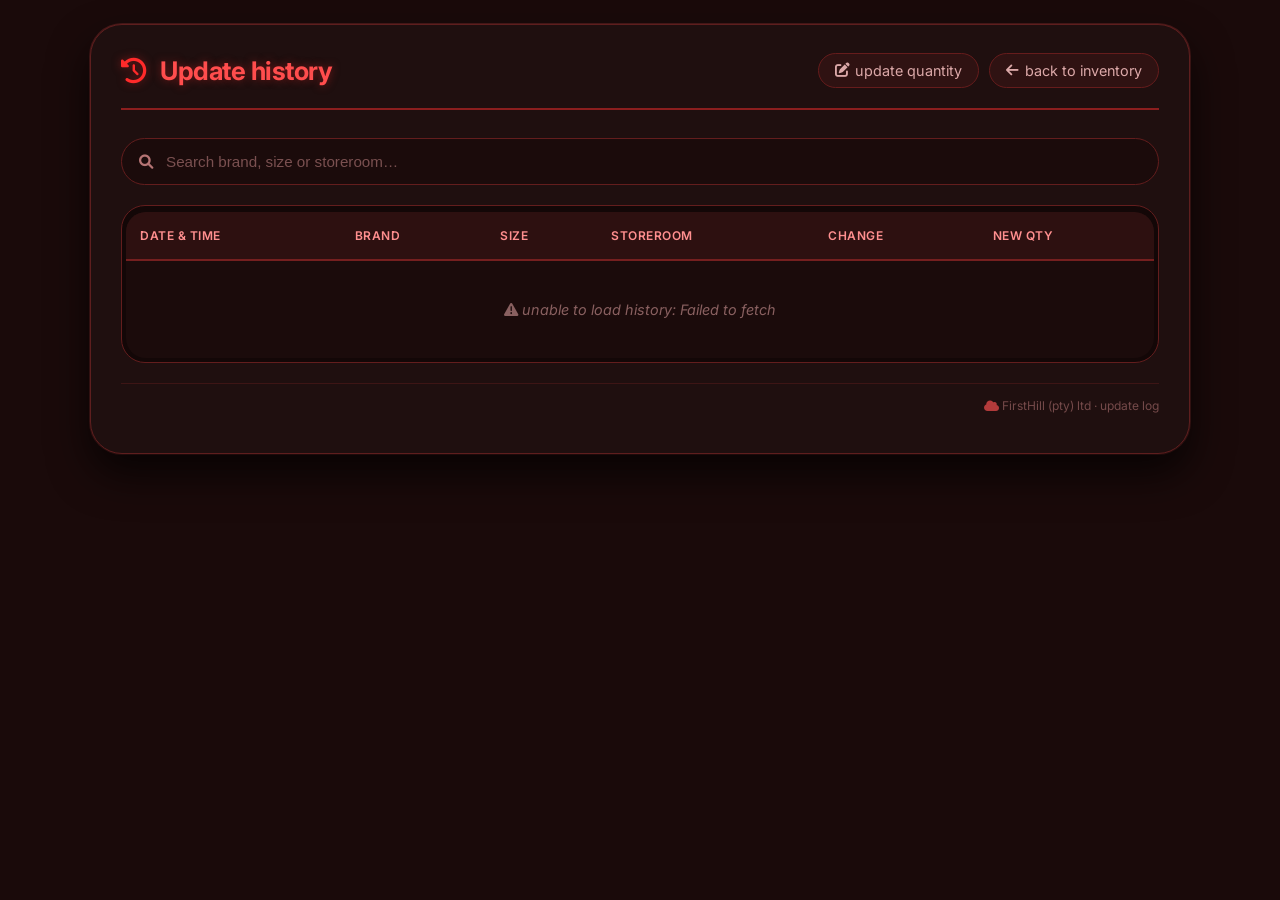
==== commit e833ad2d: "commit" ====
--- a/history.html
+++ b/history.html
@@ -4,152 +4,365 @@
     <meta charset="UTF-8">
     <meta name="viewport" content="width=device-width, initial-scale=1.0">
     <title>Firsthill · update history</title>
-    <link rel="stylesheet" href="https://cdnjs.cloudflare.com/ajax/libs/font-awesome/6.5.1/css/all.min.css">
+    <link rel="stylesheet" href="https://cdnjs.cloudflare.com/ajax/libs/font-awesome/6.0.0-beta3/css/all.min.css">
     <link href="https://fonts.googleapis.com/css2?family=Inter:opsz,wght@14..32,400;14..32,500;14..32,600;14..32,700&display=swap" rel="stylesheet">
-    <link rel="stylesheet" href="style.css">
+    <style>
+        * { margin: 0; padding: 0; box-sizing: border-box; }
+        body {
+            font-family: 'Inter', sans-serif;
+            background: #1a0a0a;
+            color: #f0e6e6;
+            min-height: 100vh;
+            padding: 24px;
+        }
+        .app {
+            max-width: 1100px;
+            margin: 0 auto;
+            background: #1f0f0f;
+            border-radius: 32px;
+            padding: 28px 30px 40px;
+            box-shadow: 0 20px 40px rgba(0,0,0,0.7), 0 0 0 1px #4a1a1a;
+            border: 1px solid #5e1e1e;
+        }
+        .header {
+            display: flex;
+            justify-content: space-between;
+            align-items: center;
+            flex-wrap: wrap;
+            gap: 16px 20px;
+            margin-bottom: 28px;
+            border-bottom: 2px solid #8b1e1e;
+            padding-bottom: 20px;
+        }
+        .logo h1 {
+            font-weight: 700;
+            font-size: 1.6rem;
+            letter-spacing: -0.5px;
+            color: #ff4d4d;
+            text-shadow: 0 0 8px #7a1a1a;
+        }
+        .logo i { color: #ff2a2a; margin-right: 8px; }
+        .nav-links { display: flex; gap: 10px; flex-wrap: wrap; }
+        .back-link {
+            color: #dba8a8;
+            font-size: 0.9rem;
+            text-decoration: none;
+            background: #2f1212;
+            padding: 8px 16px;
+            border-radius: 40px;
+            border: 1px solid #661c1c;
+            display: inline-flex;
+            align-items: center;
+            gap: 6px;
+            transition: 0.15s;
+        }
+        .back-link:hover { background: #3d1414; border-color: #982a2a; }
+
+        .search-bar {
+            position: relative;
+            margin-bottom: 20px;
+        }
+        .search-bar i {
+            position: absolute;
+            left: 18px;
+            top: 50%;
+            transform: translateY(-50%);
+            color: #b57474;
+            font-size: 0.9rem;
+        }
+        .search-bar input {
+            width: 100%;
+            padding: 14px 18px 14px 44px;
+            background: #1b0b0b;
+            border: 1px solid #631d1d;
+            border-radius: 40px;
+            color: #f0e0e0;
+            font-weight: 500;
+            font-size: 0.95rem;
+            outline: none;
+            transition: 0.2s;
+        }
+        .search-bar input::placeholder { color: #7a5050; }
+        .search-bar input:focus {
+            border-color: #d43b3b;
+            box-shadow: 0 0 0 3px #4f1515;
+        }
+        .search-bar .clear-search {
+            position: absolute;
+            right: 16px;
+            top: 50%;
+            transform: translateY(-50%);
+            color: #b57474;
+            font-size: 0.9rem;
+            cursor: pointer;
+            padding: 4px;
+            display: none;
+        }
+        .search-bar .clear-search.show { display: block; }
+        .search-count {
+            font-size: 0.75rem;
+            color: #9f5f5f;
+            margin: -10px 0 16px 6px;
+        }
+
+        .table-wrapper {
+            background: #130707;
+            border-radius: 24px;
+            padding: 6px 4px 4px 4px;
+            border: 1px solid #631d1d;
+            overflow-x: auto;
+        }
+        table {
+            width: 100%;
+            border-collapse: collapse;
+            font-size: 0.9rem;
+            background: #1b0b0b;
+            border-radius: 20px;
+            overflow: hidden;
+        }
+        th {
+            text-align: left;
+            padding: 16px 14px;
+            background: #2d1010;
+            color: #ff8f8f;
+            font-weight: 600;
+            font-size: 0.75rem;
+            text-transform: uppercase;
+            letter-spacing: 0.5px;
+            border-bottom: 2px solid #751f1f;
+        }
+        td {
+            padding: 14px 14px;
+            border-bottom: 1px solid #341212;
+            color: #ebd6d6;
+        }
+        tr:last-child td { border-bottom: none; }
+        .brand-tag { font-weight: 500; color: #f0c2c2; }
+        .size-tag { color: #dbb9b9; }
+        .warehouse-tag {
+            background: #281010;
+            padding: 4px 12px;
+            border-radius: 30px;
+            font-size: 0.75rem;
+            border: 1px solid #591d1d;
+            color: #dba8a8;
+            white-space: nowrap;
+        }
+        .qty-badge {
+            background: #3b1515;
+            padding: 4px 14px;
+            border-radius: 40px;
+            border: 1px solid #7f2828;
+            font-weight: 600;
+            color: #ffb3b3;
+        }
+        .change-badge {
+            padding: 4px 14px;
+            border-radius: 40px;
+            font-weight: 700;
+            border: 1px solid;
+            white-space: nowrap;
+        }
+        .change-badge.pos {
+            background: #10321a;
+            border-color: #2a7f45;
+            color: #7bffa0;
+        }
+        .change-badge.neg {
+            background: #321010;
+            border-color: #7f2a2a;
+            color: #ff8f8f;
+        }
+        .timestamp-cell { white-space: nowrap; color: #cfa9a9; }
+        .empty-row td {
+            text-align: center;
+            padding: 40px 10px;
+            color: #896060;
+            font-style: italic;
+        }
+        .footnote {
+            margin-top: 20px;
+            text-align: right;
+            font-size: 0.75rem;
+            color: #754a4a;
+            border-top: 1px solid #3d1515;
+            padding-top: 14px;
+        }
+        .footnote i { color: #b33b3b; }
+
+        @media (max-width: 700px) {
+            body { padding: 10px; }
+            .app { padding: 16px 12px 28px; border-radius: 20px; }
+            .header { flex-direction: column; align-items: start; margin-bottom: 20px; }
+            .logo h1 { font-size: 1.3rem; }
+            table { font-size: 0.82rem; }
+            th, td { padding: 10px 8px; }
+            th { font-size: 0.68rem; }
+            .search-bar input { padding: 12px 16px 12px 40px; font-size: 0.9rem; }
+        }
+
+        @media (max-width: 480px) {
+            .table-wrapper { border-radius: 16px; margin: 0 -4px; }
+            table, thead, tbody, th, td, tr { display: block; }
+            thead tr { position: absolute; top: -9999px; left: -9999px; }
+            tbody tr {
+                background: #1b0b0b;
+                border-bottom: 1px solid #341212;
+                padding: 12px 14px;
+                display: grid;
+                grid-template-columns: 1fr 1fr;
+                gap: 8px 10px;
+            }
+            tbody tr.empty-row { display: block; padding: 30px 10px; }
+            td { border: none; padding: 0; }
+            td:before {
+                content: attr(data-label);
+                display: block;
+                font-size: 0.65rem;
+                text-transform: uppercase;
+                letter-spacing: 0.5px;
+                color: #b57474;
+                font-weight: 600;
+                margin-bottom: 4px;
+            }
+            .qty-badge, .warehouse-tag, .change-badge { display: inline-block; }
+        }
+    </style>
 </head>
 <body>
 <div class="app">
-    <div id="fhNav"></div>
-
-    <div class="page-head">
-        <div>
-            <h1>Update history</h1>
-            <p>Every change to stock, newest first.</p>
+    <div class="header">
+        <div class="logo">
+            <h1><i class="fas fa-clock-rotate-left"></i> Update history</h1>
+        </div>
+        <div class="nav-links">
+            <a href="update.html" class="back-link"><i class="fas fa-pen-to-square"></i> update quantity</a>
+            <a href="index.html" class="back-link"><i class="fas fa-arrow-left"></i> back to inventory</a>
         </div>
     </div>
 
-    <div class="toolbar">
-        <div class="chips" id="typeChips">
-            <button type="button" class="chip active" data-type="all">All changes</button>
-            <button type="button" class="chip" data-type="in"><i class="fas fa-arrow-down"></i> Stock added</button>
-            <button type="button" class="chip" data-type="out"><i class="fas fa-arrow-up"></i> Stock taken out</button>
-        </div>
-        <label style="font-size:0.82rem; color:var(--muted);">Storeroom
-            <select id="storeSel"><option value="">All</option></select>
-        </label>
-    </div>
-
     <div class="search-bar">
         <i class="fas fa-magnifying-glass"></i>
-        <input type="text" id="searchInput" placeholder="Search brand, size, storeroom or person…" autocomplete="off">
-        <i class="fas fa-circle-xmark clear-search" id="clearSearch" role="button" aria-label="Clear search"></i>
+        <input type="text" id="searchInput" placeholder="Search brand, size or storeroom…" autocomplete="off">
+        <i class="fas fa-circle-xmark clear-search" id="clearSearch"></i>
     </div>
-    <div class="count-note" id="countNote" style="display:none;"></div>
+    <div class="search-count" id="searchCount" style="display:none;"></div>
 
     <div class="table-wrapper">
-        <table class="cards">
-            <thead><tr><th>Date &amp; time</th><th>Brand</th><th>Size</th><th>Storeroom</th><th>Change</th><th>New qty</th><th>By</th></tr></thead>
+        <table id="historyTable">
+            <thead><tr><th>Date &amp; time</th><th>Brand</th><th>Size</th><th>Storeroom</th><th>Change</th><th>New Qty</th></tr></thead>
             <tbody id="tableBody">
-                <tr class="empty-row"><td colspan="7"><i class="fas fa-spinner fa-pulse"></i> Loading history…</td></tr>
+                <tr class="empty-row"><td colspan="6"><i class="fas fa-spinner fa-pulse"></i> loading history …</td></tr>
             </tbody>
         </table>
     </div>
-    <div class="hint" id="moreNote" style="display:none;"></div>
-    <div class="footnote">FirstHill (pty) ltd · update log</div>
+    <div class="footnote"><i class="fas fa-cloud"></i> FirstHill (pty) ltd · update log</div>
 </div>
 
-<script src="common.js"></script>
 <script>
-    (function () {
-        const me = FH.requireLogin('history.html');
-        if (!me) return;
-        const esc = FH.esc;
-        const PAGE = 300;
+    (function() {
+        // ---------- CONFIG ----------
+        const APPS_SCRIPT_URL = 'https://script.google.com/macros/s/AKfycbx38ZGyDhFH3GWodo4SsJRvPIuifCr2vPF0vlG6WNJIS4fO-ysNPgAA79p8ZLJBXkCTMQ/exec';
 
         let history = [];
-        let query = '';
-        let type = 'all';
-        let shown = PAGE;
+        let searchQuery = '';
 
         const tbody = document.getElementById('tableBody');
         const searchInput = document.getElementById('searchInput');
         const clearSearch = document.getElementById('clearSearch');
-        const countNote = document.getElementById('countNote');
-        const storeSel = document.getElementById('storeSel');
-        const moreNote = document.getElementById('moreNote');
-
-        function filtered() {
-            const store = storeSel.value;
-            const q = query.toLowerCase();
-            return history.filter(h => {
-                const d = parseInt(h.delta, 10) || 0;
-                if (type === 'in' && d <= 0) return false;
-                if (type === 'out' && d >= 0) return false;
-                if (store && h.storeroom !== store) return false;
-                if (q && ![h.brand, h.size, h.storeroom, h.user].some(v => String(v ?? '').toLowerCase().includes(q))) return false;
-                return true;
+        const searchCountEl = document.getElementById('searchCount');
+
+        function formatTimestamp(ts) {
+            const d = new Date(ts);
+            if (isNaN(d.getTime())) return String(ts);
+            return d.toLocaleString('en-GB', {
+                day: '2-digit', month: 'short', year: 'numeric',
+                hour: '2-digit', minute: '2-digit'
             });
         }
 
-        function render() {
+        function getFiltered() {
+            if (!searchQuery) return history;
+            const q = searchQuery.toLowerCase();
+            return history.filter(item =>
+                String(item.brand).toLowerCase().includes(q) ||
+                String(item.size).toLowerCase().includes(q) ||
+                String(item.storeroom).toLowerCase().includes(q)
+            );
+        }
+
+        function renderTable() {
             if (!history.length) {
-                tbody.innerHTML = `<tr class="empty-row"><td colspan="7"><i class="fas fa-inbox"></i> No updates logged yet. Changes made on the Update page will appear here.</td></tr>`;
+                tbody.innerHTML = `<tr class="empty-row"><td colspan="6"><i class="fas fa-inbox"></i> no updates logged yet</td></tr>`;
+                searchCountEl.style.display = 'none';
                 return;
             }
-            const list = filtered();
-            const active = query || type !== 'all' || storeSel.value;
-            countNote.style.display = active ? 'block' : 'none';
-            if (active) {
-                const outN = list.reduce((a, h) => a + Math.max(0, -(parseInt(h.delta, 10) || 0)), 0);
-                const inN = list.reduce((a, h) => a + Math.max(0, parseInt(h.delta, 10) || 0), 0);
-                countNote.textContent = `${list.length} of ${history.length} entries · ${inN} tyres added, ${outN} taken out`;
-            }
-            if (!list.length) {
-                tbody.innerHTML = `<tr class="empty-row"><td colspan="7">No entries match these filters.</td></tr>`;
-                moreNote.style.display = 'none';
+
+            const filtered = getFiltered();
+
+            if (searchQuery) {
+                searchCountEl.style.display = 'block';
+                searchCountEl.textContent = `${filtered.length} of ${history.length} entries match "${searchQuery}"`;
+            } else {
+                searchCountEl.style.display = 'none';
+            }
+
+            if (!filtered.length) {
+                tbody.innerHTML = `<tr class="empty-row"><td colspan="6"><i class="fas fa-magnifying-glass"></i> no matches for "${searchQuery}"</td></tr>`;
                 return;
             }
-            tbody.innerHTML = list.slice(0, shown).map(h => {
-                const d = parseInt(h.delta, 10) || 0;
-                const pos = d >= 0;
-                return `<tr>
-                    <td data-label="Date &amp; time"><span class="date-cell">${FH.fmtDateTime(h.timestamp)}</span></td>
-                    <td data-label="Brand"><span class="brand-tag">${esc(h.brand)}</span></td>
-                    <td data-label="Size"><span class="size-tag">${esc(h.size)}</span></td>
-                    <td data-label="Storeroom"><span class="wh-tag"><i class="fas fa-warehouse" style="margin-right:4px;"></i>${esc(h.storeroom)}</span></td>
-                    <td data-label="Change"><span class="change-badge ${pos ? 'pos' : 'neg'}"><i class="fas ${pos ? 'fa-arrow-down' : 'fa-arrow-up'}"></i> ${pos ? '+' + d : d}</span></td>
-                    <td data-label="New qty"><span class="qty-badge">${esc(h.newQty)}</span></td>
-                    <td data-label="By"><span class="date-cell">${h.user ? esc(h.user) : '—'}</span></td>
+
+            let html = '';
+            filtered.forEach(item => {
+                const delta = parseInt(item.delta, 10) || 0;
+                const isPos = delta >= 0;
+                const changeText = isPos ? `+${delta}` : `${delta}`;
+                html += `<tr>
+                    <td data-label="Date &amp; time"><span class="timestamp-cell">${formatTimestamp(item.timestamp)}</span></td>
+                    <td data-label="Brand"><span class="brand-tag"><i class="fas fa-circle" style="color:#c53535; font-size:0.5rem; margin-right:6px;"></i>${item.brand}</span></td>
+                    <td data-label="Size"><span class="size-tag">${item.size}</span></td>
+                    <td data-label="Storeroom"><span class="warehouse-tag"><i class="fas fa-warehouse" style="margin-right:4px;"></i>${item.storeroom}</span></td>
+                    <td data-label="Change"><span class="change-badge ${isPos ? 'pos' : 'neg'}"><i class="fas ${isPos ? 'fa-arrow-up' : 'fa-arrow-down'}"></i> ${changeText}</span></td>
+                    <td data-label="New Qty"><span class="qty-badge">${item.newQty}</span></td>
                 </tr>`;
-            }).join('');
-            if (list.length > shown) {
-                moreNote.style.display = 'block';
-                moreNote.innerHTML = `Showing ${shown} of ${list.length}. <button type="button" class="btn btn-ghost btn-small" id="moreBtn">Show more</button>`;
-                document.getElementById('moreBtn').addEventListener('click', () => { shown += PAGE; render(); });
-            } else moreNote.style.display = 'none';
-        }
-
-        async function load() {
+            });
+            tbody.innerHTML = html;
+        }
+
+        async function loadHistory() {
             try {
-                const data = await FH.api('getHistory');
-                history = data.rows || [];
-                const stores = [...new Set(history.map(h => h.storeroom))].filter(Boolean).sort(FH.naturalSort);
-                storeSel.innerHTML = '<option value="">All</option>' + stores.map(s => `<option value="${esc(s)}">${esc(s)}</option>`).join('');
-                render();
-            } catch (err) {
-                tbody.innerHTML = `<tr class="empty-row"><td colspan="7"><i class="fas fa-triangle-exclamation"></i> Couldn't load history: ${esc(err.message)}</td></tr>`;
-            }
-        }
-
-        document.querySelectorAll('#typeChips .chip').forEach(c => c.addEventListener('click', () => {
-            type = c.dataset.type; shown = PAGE;
-            document.querySelectorAll('#typeChips .chip').forEach(x => x.classList.toggle('active', x === c));
-            render();
-        }));
-        storeSel.addEventListener('change', () => { shown = PAGE; render(); });
-        searchInput.addEventListener('input', () => {
-            query = searchInput.value.trim(); shown = PAGE;
-            clearSearch.classList.toggle('show', query.length > 0);
-            render();
-        });
-        clearSearch.addEventListener('click', () => {
-            searchInput.value = ''; query = '';
-            clearSearch.classList.remove('show');
-            render(); searchInput.focus();
-        });
-
-        load();
+                const response = await fetch(`${APPS_SCRIPT_URL}?action=getHistory`, { cache: 'no-store' });
+                if (!response.ok) throw new Error(`HTTP ${response.status}`);
+                const result = await response.json();
+                if (result.status !== 'success') throw new Error(result.message || 'Apps Script reported an error');
+                history = result.rows || [];
+                renderTable();
+            } catch (error) {
+                console.error('Load error:', error);
+                history = [];
+                tbody.innerHTML = `<tr class="empty-row">
+                    <td colspan="6"><i class="fas fa-triangle-exclamation"></i> unable to load history: ${error.message}</td>
+                </tr>`;
+            }
+        }
+
+        function init() {
+            loadHistory();
+            searchInput.addEventListener('input', () => {
+                searchQuery = searchInput.value.trim();
+                clearSearch.classList.toggle('show', searchQuery.length > 0);
+                renderTable();
+            });
+            clearSearch.addEventListener('click', () => {
+                searchInput.value = '';
+                searchQuery = '';
+                clearSearch.classList.remove('show');
+                renderTable();
+                searchInput.focus();
+            });
+        }
+
+        init();
     })();
 </script>
 </body>
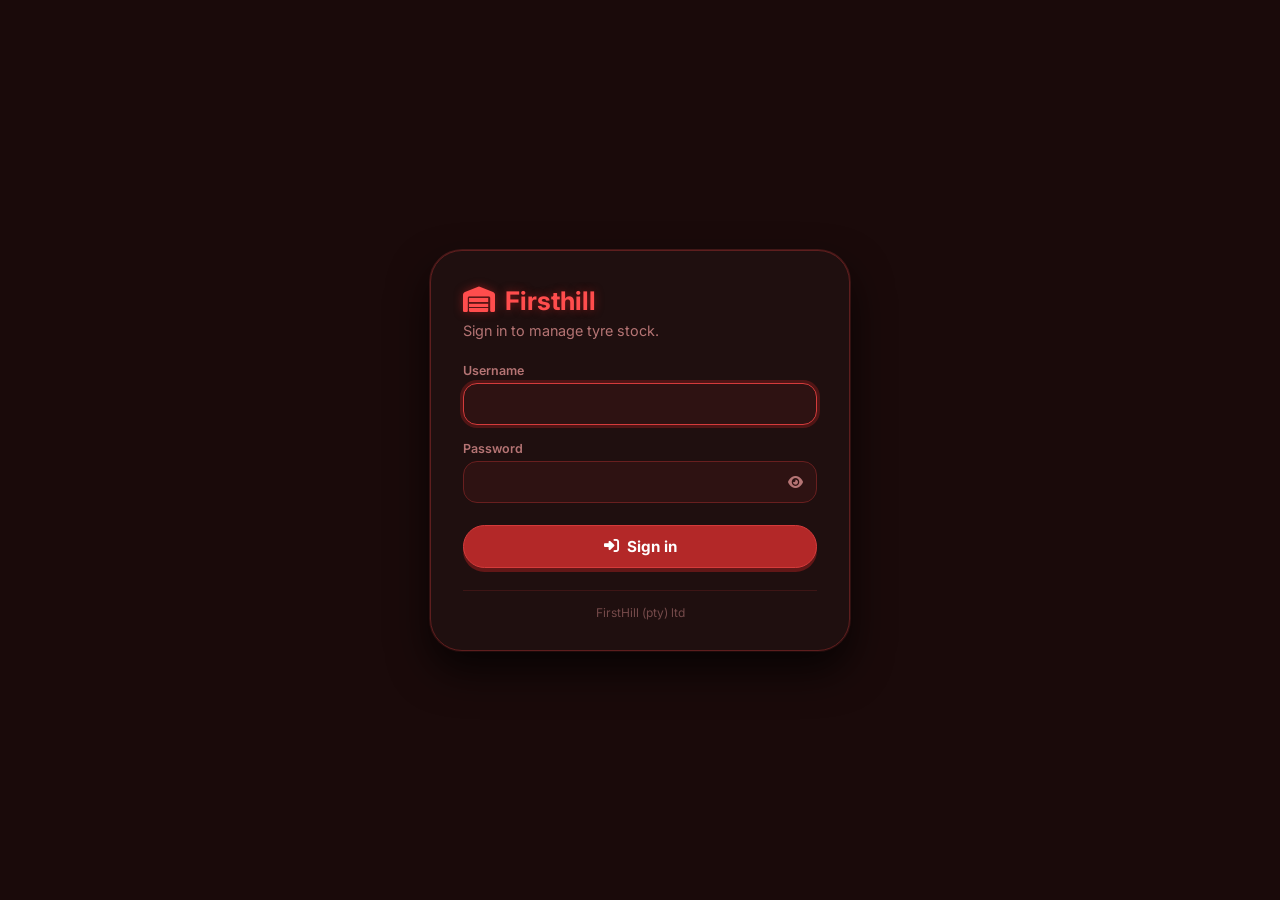
==== commit 26d64cdc: "commit" ====
--- a/history.html
+++ b/history.html
@@ -4,365 +4,152 @@
     <meta charset="UTF-8">
     <meta name="viewport" content="width=device-width, initial-scale=1.0">
     <title>Firsthill · update history</title>
-    <link rel="stylesheet" href="https://cdnjs.cloudflare.com/ajax/libs/font-awesome/6.0.0-beta3/css/all.min.css">
+    <link rel="stylesheet" href="https://cdnjs.cloudflare.com/ajax/libs/font-awesome/6.5.1/css/all.min.css">
     <link href="https://fonts.googleapis.com/css2?family=Inter:opsz,wght@14..32,400;14..32,500;14..32,600;14..32,700&display=swap" rel="stylesheet">
-    <style>
-        * { margin: 0; padding: 0; box-sizing: border-box; }
-        body {
-            font-family: 'Inter', sans-serif;
-            background: #1a0a0a;
-            color: #f0e6e6;
-            min-height: 100vh;
-            padding: 24px;
-        }
-        .app {
-            max-width: 1100px;
-            margin: 0 auto;
-            background: #1f0f0f;
-            border-radius: 32px;
-            padding: 28px 30px 40px;
-            box-shadow: 0 20px 40px rgba(0,0,0,0.7), 0 0 0 1px #4a1a1a;
-            border: 1px solid #5e1e1e;
-        }
-        .header {
-            display: flex;
-            justify-content: space-between;
-            align-items: center;
-            flex-wrap: wrap;
-            gap: 16px 20px;
-            margin-bottom: 28px;
-            border-bottom: 2px solid #8b1e1e;
-            padding-bottom: 20px;
-        }
-        .logo h1 {
-            font-weight: 700;
-            font-size: 1.6rem;
-            letter-spacing: -0.5px;
-            color: #ff4d4d;
-            text-shadow: 0 0 8px #7a1a1a;
-        }
-        .logo i { color: #ff2a2a; margin-right: 8px; }
-        .nav-links { display: flex; gap: 10px; flex-wrap: wrap; }
-        .back-link {
-            color: #dba8a8;
-            font-size: 0.9rem;
-            text-decoration: none;
-            background: #2f1212;
-            padding: 8px 16px;
-            border-radius: 40px;
-            border: 1px solid #661c1c;
-            display: inline-flex;
-            align-items: center;
-            gap: 6px;
-            transition: 0.15s;
-        }
-        .back-link:hover { background: #3d1414; border-color: #982a2a; }
-
-        .search-bar {
-            position: relative;
-            margin-bottom: 20px;
-        }
-        .search-bar i {
-            position: absolute;
-            left: 18px;
-            top: 50%;
-            transform: translateY(-50%);
-            color: #b57474;
-            font-size: 0.9rem;
-        }
-        .search-bar input {
-            width: 100%;
-            padding: 14px 18px 14px 44px;
-            background: #1b0b0b;
-            border: 1px solid #631d1d;
-            border-radius: 40px;
-            color: #f0e0e0;
-            font-weight: 500;
-            font-size: 0.95rem;
-            outline: none;
-            transition: 0.2s;
-        }
-        .search-bar input::placeholder { color: #7a5050; }
-        .search-bar input:focus {
-            border-color: #d43b3b;
-            box-shadow: 0 0 0 3px #4f1515;
-        }
-        .search-bar .clear-search {
-            position: absolute;
-            right: 16px;
-            top: 50%;
-            transform: translateY(-50%);
-            color: #b57474;
-            font-size: 0.9rem;
-            cursor: pointer;
-            padding: 4px;
-            display: none;
-        }
-        .search-bar .clear-search.show { display: block; }
-        .search-count {
-            font-size: 0.75rem;
-            color: #9f5f5f;
-            margin: -10px 0 16px 6px;
-        }
-
-        .table-wrapper {
-            background: #130707;
-            border-radius: 24px;
-            padding: 6px 4px 4px 4px;
-            border: 1px solid #631d1d;
-            overflow-x: auto;
-        }
-        table {
-            width: 100%;
-            border-collapse: collapse;
-            font-size: 0.9rem;
-            background: #1b0b0b;
-            border-radius: 20px;
-            overflow: hidden;
-        }
-        th {
-            text-align: left;
-            padding: 16px 14px;
-            background: #2d1010;
-            color: #ff8f8f;
-            font-weight: 600;
-            font-size: 0.75rem;
-            text-transform: uppercase;
-            letter-spacing: 0.5px;
-            border-bottom: 2px solid #751f1f;
-        }
-        td {
-            padding: 14px 14px;
-            border-bottom: 1px solid #341212;
-            color: #ebd6d6;
-        }
-        tr:last-child td { border-bottom: none; }
-        .brand-tag { font-weight: 500; color: #f0c2c2; }
-        .size-tag { color: #dbb9b9; }
-        .warehouse-tag {
-            background: #281010;
-            padding: 4px 12px;
-            border-radius: 30px;
-            font-size: 0.75rem;
-            border: 1px solid #591d1d;
-            color: #dba8a8;
-            white-space: nowrap;
-        }
-        .qty-badge {
-            background: #3b1515;
-            padding: 4px 14px;
-            border-radius: 40px;
-            border: 1px solid #7f2828;
-            font-weight: 600;
-            color: #ffb3b3;
-        }
-        .change-badge {
-            padding: 4px 14px;
-            border-radius: 40px;
-            font-weight: 700;
-            border: 1px solid;
-            white-space: nowrap;
-        }
-        .change-badge.pos {
-            background: #10321a;
-            border-color: #2a7f45;
-            color: #7bffa0;
-        }
-        .change-badge.neg {
-            background: #321010;
-            border-color: #7f2a2a;
-            color: #ff8f8f;
-        }
-        .timestamp-cell { white-space: nowrap; color: #cfa9a9; }
-        .empty-row td {
-            text-align: center;
-            padding: 40px 10px;
-            color: #896060;
-            font-style: italic;
-        }
-        .footnote {
-            margin-top: 20px;
-            text-align: right;
-            font-size: 0.75rem;
-            color: #754a4a;
-            border-top: 1px solid #3d1515;
-            padding-top: 14px;
-        }
-        .footnote i { color: #b33b3b; }
-
-        @media (max-width: 700px) {
-            body { padding: 10px; }
-            .app { padding: 16px 12px 28px; border-radius: 20px; }
-            .header { flex-direction: column; align-items: start; margin-bottom: 20px; }
-            .logo h1 { font-size: 1.3rem; }
-            table { font-size: 0.82rem; }
-            th, td { padding: 10px 8px; }
-            th { font-size: 0.68rem; }
-            .search-bar input { padding: 12px 16px 12px 40px; font-size: 0.9rem; }
-        }
-
-        @media (max-width: 480px) {
-            .table-wrapper { border-radius: 16px; margin: 0 -4px; }
-            table, thead, tbody, th, td, tr { display: block; }
-            thead tr { position: absolute; top: -9999px; left: -9999px; }
-            tbody tr {
-                background: #1b0b0b;
-                border-bottom: 1px solid #341212;
-                padding: 12px 14px;
-                display: grid;
-                grid-template-columns: 1fr 1fr;
-                gap: 8px 10px;
-            }
-            tbody tr.empty-row { display: block; padding: 30px 10px; }
-            td { border: none; padding: 0; }
-            td:before {
-                content: attr(data-label);
-                display: block;
-                font-size: 0.65rem;
-                text-transform: uppercase;
-                letter-spacing: 0.5px;
-                color: #b57474;
-                font-weight: 600;
-                margin-bottom: 4px;
-            }
-            .qty-badge, .warehouse-tag, .change-badge { display: inline-block; }
-        }
-    </style>
+    <link rel="stylesheet" href="style.css">
 </head>
 <body>
 <div class="app">
-    <div class="header">
-        <div class="logo">
-            <h1><i class="fas fa-clock-rotate-left"></i> Update history</h1>
+    <div id="fhNav"></div>
+
+    <div class="page-head">
+        <div>
+            <h1>Update history</h1>
+            <p>Every change to stock, newest first.</p>
         </div>
-        <div class="nav-links">
-            <a href="update.html" class="back-link"><i class="fas fa-pen-to-square"></i> update quantity</a>
-            <a href="index.html" class="back-link"><i class="fas fa-arrow-left"></i> back to inventory</a>
+    </div>
+
+    <div class="toolbar">
+        <div class="chips" id="typeChips">
+            <button type="button" class="chip active" data-type="all">All changes</button>
+            <button type="button" class="chip" data-type="in"><i class="fas fa-arrow-down"></i> Stock added</button>
+            <button type="button" class="chip" data-type="out"><i class="fas fa-arrow-up"></i> Stock taken out</button>
         </div>
+        <label style="font-size:0.82rem; color:var(--muted);">Storeroom
+            <select id="storeSel"><option value="">All</option></select>
+        </label>
     </div>
 
     <div class="search-bar">
         <i class="fas fa-magnifying-glass"></i>
-        <input type="text" id="searchInput" placeholder="Search brand, size or storeroom…" autocomplete="off">
-        <i class="fas fa-circle-xmark clear-search" id="clearSearch"></i>
+        <input type="text" id="searchInput" placeholder="Search brand, size, storeroom or person…" autocomplete="off">
+        <i class="fas fa-circle-xmark clear-search" id="clearSearch" role="button" aria-label="Clear search"></i>
     </div>
-    <div class="search-count" id="searchCount" style="display:none;"></div>
+    <div class="count-note" id="countNote" style="display:none;"></div>
 
     <div class="table-wrapper">
-        <table id="historyTable">
-            <thead><tr><th>Date &amp; time</th><th>Brand</th><th>Size</th><th>Storeroom</th><th>Change</th><th>New Qty</th></tr></thead>
+        <table class="cards">
+            <thead><tr><th>Date &amp; time</th><th>Brand</th><th>Size</th><th>Storeroom</th><th>Change</th><th>New qty</th><th>By</th></tr></thead>
             <tbody id="tableBody">
-                <tr class="empty-row"><td colspan="6"><i class="fas fa-spinner fa-pulse"></i> loading history …</td></tr>
+                <tr class="empty-row"><td colspan="7"><i class="fas fa-spinner fa-pulse"></i> Loading history…</td></tr>
             </tbody>
         </table>
     </div>
-    <div class="footnote"><i class="fas fa-cloud"></i> FirstHill (pty) ltd · update log</div>
+    <div class="hint" id="moreNote" style="display:none;"></div>
+    <div class="footnote">FirstHill (pty) ltd · update log</div>
 </div>
 
+<script src="common.js"></script>
 <script>
-    (function() {
-        // ---------- CONFIG ----------
-        const APPS_SCRIPT_URL = 'https://script.google.com/macros/s/AKfycbx38ZGyDhFH3GWodo4SsJRvPIuifCr2vPF0vlG6WNJIS4fO-ysNPgAA79p8ZLJBXkCTMQ/exec';
+    (function () {
+        const me = FH.requireLogin('history.html');
+        if (!me) return;
+        const esc = FH.esc;
+        const PAGE = 300;
 
         let history = [];
-        let searchQuery = '';
+        let query = '';
+        let type = 'all';
+        let shown = PAGE;
 
         const tbody = document.getElementById('tableBody');
         const searchInput = document.getElementById('searchInput');
         const clearSearch = document.getElementById('clearSearch');
-        const searchCountEl = document.getElementById('searchCount');
+        const countNote = document.getElementById('countNote');
+        const storeSel = document.getElementById('storeSel');
+        const moreNote = document.getElementById('moreNote');
 
-        function formatTimestamp(ts) {
-            const d = new Date(ts);
-            if (isNaN(d.getTime())) return String(ts);
-            return d.toLocaleString('en-GB', {
-                day: '2-digit', month: 'short', year: 'numeric',
-                hour: '2-digit', minute: '2-digit'
+        function filtered() {
+            const store = storeSel.value;
+            const q = query.toLowerCase();
+            return history.filter(h => {
+                const d = parseInt(h.delta, 10) || 0;
+                if (type === 'in' && d <= 0) return false;
+                if (type === 'out' && d >= 0) return false;
+                if (store && h.storeroom !== store) return false;
+                if (q && ![h.brand, h.size, h.storeroom, h.user].some(v => String(v ?? '').toLowerCase().includes(q))) return false;
+                return true;
             });
         }
 
-        function getFiltered() {
-            if (!searchQuery) return history;
-            const q = searchQuery.toLowerCase();
-            return history.filter(item =>
-                String(item.brand).toLowerCase().includes(q) ||
-                String(item.size).toLowerCase().includes(q) ||
-                String(item.storeroom).toLowerCase().includes(q)
-            );
+        function render() {
+            if (!history.length) {
+                tbody.innerHTML = `<tr class="empty-row"><td colspan="7"><i class="fas fa-inbox"></i> No updates logged yet. Changes made on the Update page will appear here.</td></tr>`;
+                return;
+            }
+            const list = filtered();
+            const active = query || type !== 'all' || storeSel.value;
+            countNote.style.display = active ? 'block' : 'none';
+            if (active) {
+                const outN = list.reduce((a, h) => a + Math.max(0, -(parseInt(h.delta, 10) || 0)), 0);
+                const inN = list.reduce((a, h) => a + Math.max(0, parseInt(h.delta, 10) || 0), 0);
+                countNote.textContent = `${list.length} of ${history.length} entries · ${inN} tyres added, ${outN} taken out`;
+            }
+            if (!list.length) {
+                tbody.innerHTML = `<tr class="empty-row"><td colspan="7">No entries match these filters.</td></tr>`;
+                moreNote.style.display = 'none';
+                return;
+            }
+            tbody.innerHTML = list.slice(0, shown).map(h => {
+                const d = parseInt(h.delta, 10) || 0;
+                const pos = d >= 0;
+                return `<tr>
+                    <td data-label="Date &amp; time"><span class="date-cell">${FH.fmtDateTime(h.timestamp)}</span></td>
+                    <td data-label="Brand"><span class="brand-tag">${esc(h.brand)}</span></td>
+                    <td data-label="Size"><span class="size-tag">${esc(h.size)}</span></td>
+                    <td data-label="Storeroom"><span class="wh-tag"><i class="fas fa-warehouse" style="margin-right:4px;"></i>${esc(h.storeroom)}</span></td>
+                    <td data-label="Change"><span class="change-badge ${pos ? 'pos' : 'neg'}"><i class="fas ${pos ? 'fa-arrow-down' : 'fa-arrow-up'}"></i> ${pos ? '+' + d : d}</span></td>
+                    <td data-label="New qty"><span class="qty-badge">${esc(h.newQty)}</span></td>
+                    <td data-label="By"><span class="date-cell">${h.user ? esc(h.user) : '—'}</span></td>
+                </tr>`;
+            }).join('');
+            if (list.length > shown) {
+                moreNote.style.display = 'block';
+                moreNote.innerHTML = `Showing ${shown} of ${list.length}. <button type="button" class="btn btn-ghost btn-small" id="moreBtn">Show more</button>`;
+                document.getElementById('moreBtn').addEventListener('click', () => { shown += PAGE; render(); });
+            } else moreNote.style.display = 'none';
         }
 
-        function renderTable() {
-            if (!history.length) {
-                tbody.innerHTML = `<tr class="empty-row"><td colspan="6"><i class="fas fa-inbox"></i> no updates logged yet</td></tr>`;
-                searchCountEl.style.display = 'none';
-                return;
-            }
-
-            const filtered = getFiltered();
-
-            if (searchQuery) {
-                searchCountEl.style.display = 'block';
-                searchCountEl.textContent = `${filtered.length} of ${history.length} entries match "${searchQuery}"`;
-            } else {
-                searchCountEl.style.display = 'none';
-            }
-
-            if (!filtered.length) {
-                tbody.innerHTML = `<tr class="empty-row"><td colspan="6"><i class="fas fa-magnifying-glass"></i> no matches for "${searchQuery}"</td></tr>`;
-                return;
-            }
-
-            let html = '';
-            filtered.forEach(item => {
-                const delta = parseInt(item.delta, 10) || 0;
-                const isPos = delta >= 0;
-                const changeText = isPos ? `+${delta}` : `${delta}`;
-                html += `<tr>
-                    <td data-label="Date &amp; time"><span class="timestamp-cell">${formatTimestamp(item.timestamp)}</span></td>
-                    <td data-label="Brand"><span class="brand-tag"><i class="fas fa-circle" style="color:#c53535; font-size:0.5rem; margin-right:6px;"></i>${item.brand}</span></td>
-                    <td data-label="Size"><span class="size-tag">${item.size}</span></td>
-                    <td data-label="Storeroom"><span class="warehouse-tag"><i class="fas fa-warehouse" style="margin-right:4px;"></i>${item.storeroom}</span></td>
-                    <td data-label="Change"><span class="change-badge ${isPos ? 'pos' : 'neg'}"><i class="fas ${isPos ? 'fa-arrow-up' : 'fa-arrow-down'}"></i> ${changeText}</span></td>
-                    <td data-label="New Qty"><span class="qty-badge">${item.newQty}</span></td>
-                </tr>`;
-            });
-            tbody.innerHTML = html;
-        }
-
-        async function loadHistory() {
+        async function load() {
             try {
-                const response = await fetch(`${APPS_SCRIPT_URL}?action=getHistory`, { cache: 'no-store' });
-                if (!response.ok) throw new Error(`HTTP ${response.status}`);
-                const result = await response.json();
-                if (result.status !== 'success') throw new Error(result.message || 'Apps Script reported an error');
-                history = result.rows || [];
-                renderTable();
-            } catch (error) {
-                console.error('Load error:', error);
-                history = [];
-                tbody.innerHTML = `<tr class="empty-row">
-                    <td colspan="6"><i class="fas fa-triangle-exclamation"></i> unable to load history: ${error.message}</td>
-                </tr>`;
+                const data = await FH.api('getHistory');
+                history = data.rows || [];
+                const stores = [...new Set(history.map(h => h.storeroom))].filter(Boolean).sort(FH.naturalSort);
+                storeSel.innerHTML = '<option value="">All</option>' + stores.map(s => `<option value="${esc(s)}">${esc(s)}</option>`).join('');
+                render();
+            } catch (err) {
+                tbody.innerHTML = `<tr class="empty-row"><td colspan="7"><i class="fas fa-triangle-exclamation"></i> Couldn't load history: ${esc(err.message)}</td></tr>`;
             }
         }
 
-        function init() {
-            loadHistory();
-            searchInput.addEventListener('input', () => {
-                searchQuery = searchInput.value.trim();
-                clearSearch.classList.toggle('show', searchQuery.length > 0);
-                renderTable();
-            });
-            clearSearch.addEventListener('click', () => {
-                searchInput.value = '';
-                searchQuery = '';
-                clearSearch.classList.remove('show');
-                renderTable();
-                searchInput.focus();
-            });
-        }
+        document.querySelectorAll('#typeChips .chip').forEach(c => c.addEventListener('click', () => {
+            type = c.dataset.type; shown = PAGE;
+            document.querySelectorAll('#typeChips .chip').forEach(x => x.classList.toggle('active', x === c));
+            render();
+        }));
+        storeSel.addEventListener('change', () => { shown = PAGE; render(); });
+        searchInput.addEventListener('input', () => {
+            query = searchInput.value.trim(); shown = PAGE;
+            clearSearch.classList.toggle('show', query.length > 0);
+            render();
+        });
+        clearSearch.addEventListener('click', () => {
+            searchInput.value = ''; query = '';
+            clearSearch.classList.remove('show');
+            render(); searchInput.focus();
+        });
 
-        init();
+        load();
     })();
 </script>
 </body>
--- a/style.css
+++ b/style.css
@@ -0,0 +1,307 @@
+/* Firsthill stock tracker · shared styles */
+* { margin: 0; padding: 0; box-sizing: border-box; }
+:root {
+    --bg: #1a0a0a;
+    --panel: #1f0f0f;
+    --panel-2: #1b0b0b;
+    --deep: #130707;
+    --field: #2e1212;
+    --line: #5e1e1e;
+    --line-2: #341212;
+    --line-3: #681f1f;
+    --red: #b32828;
+    --red-hi: #ff4d4d;
+    --red-soft: #ff8f8f;
+    --text: #f0e6e6;
+    --text-2: #ebd6d6;
+    --muted: #b57474;
+    --soft: #dba8a8;
+    --faint: #896060;
+    --ok-bg: #10321a; --ok-line: #2a7f45; --ok: #7bffa0;
+    --warn-bg: #33250b; --warn-line: #a8741f; --warn: #ffc46b;
+    --bad-bg: #3a0d0d; --bad-line: #ff3b3b; --bad: #ff7070;
+}
+body {
+    font-family: 'Inter', system-ui, -apple-system, 'Segoe UI', sans-serif;
+    background: var(--bg);
+    color: var(--text);
+    min-height: 100vh;
+    padding: 24px;
+}
+.app {
+    max-width: 1320px;
+    margin: 0 auto;
+    background: var(--panel);
+    border-radius: 32px;
+    padding: 22px 30px 40px;
+    box-shadow: 0 20px 40px rgba(0,0,0,0.7), 0 0 0 1px #4a1a1a;
+    border: 1px solid var(--line);
+}
+.app.narrow { max-width: 960px; }
+a { color: inherit; }
+button { font-family: inherit; }
+:focus-visible { outline: 2px solid var(--red-hi); outline-offset: 2px; }
+
+/* ---------- nav ---------- */
+.nav {
+    display: flex; flex-wrap: wrap; gap: 8px; align-items: center;
+    padding-bottom: 18px; margin-bottom: 22px;
+    border-bottom: 2px solid #8b1e1e;
+}
+.nav-brand {
+    font-weight: 700; font-size: 1.15rem; color: var(--red-hi);
+    text-shadow: 0 0 8px #7a1a1a; margin-right: 12px;
+    display: inline-flex; align-items: center; gap: 8px;
+}
+.nav-link {
+    color: var(--soft); font-size: 0.88rem; text-decoration: none;
+    background: #2f1212; padding: 8px 15px; border-radius: 40px;
+    border: 1px solid #661c1c; display: inline-flex; align-items: center; gap: 7px;
+    cursor: pointer; transition: 0.15s;
+}
+.nav-link:hover { background: #3d1414; border-color: #982a2a; }
+.nav-link.active { background: var(--red); border-color: #ff5e5e; color: #fff; }
+.nav-user { margin-left: auto; color: var(--muted); font-size: 0.85rem; display: inline-flex; align-items: center; gap: 6px; }
+.nav-user .role { font-size: 0.72rem; padding: 2px 8px; border-radius: 20px; background: #2b0f0f; border: 1px solid #601d1d; }
+
+/* ---------- page heading ---------- */
+.page-head { display: flex; flex-wrap: wrap; justify-content: space-between; align-items: flex-end; gap: 14px; margin-bottom: 20px; }
+.page-head h1 { font-size: 1.7rem; font-weight: 700; letter-spacing: -0.5px; color: var(--red-hi); }
+.page-head p { color: var(--muted); font-size: 0.88rem; margin-top: 4px; }
+
+/* ---------- kpis ---------- */
+.kpis { display: grid; grid-template-columns: repeat(auto-fit, minmax(160px, 1fr)); gap: 12px; margin-bottom: 22px; }
+.kpi { background: var(--panel-2); border: 1px solid #601d1d; border-radius: 18px; padding: 14px 16px; }
+.kpi .v { font-size: 1.6rem; font-weight: 700; color: var(--red-soft); line-height: 1.1; }
+.kpi .l { font-size: 0.8rem; color: var(--muted); margin-top: 4px; }
+.kpi.warn .v { color: var(--warn); }
+.kpi.bad .v { color: var(--bad); }
+.kpi.good .v { color: var(--ok); }
+.kpi.clickable { cursor: pointer; transition: 0.15s; }
+.kpi.clickable:hover { border-color: #982a2a; }
+
+/* ---------- panels ---------- */
+.panel {
+    background: #1f0c0c; border: 1px solid #751f1f; border-radius: 24px;
+    padding: 20px 22px 22px; margin-bottom: 22px; box-shadow: 0 6px 12px rgba(0,0,0,0.5);
+}
+.panel h2 { color: #ff5e5e; font-size: 1.1rem; font-weight: 600; margin-bottom: 14px; display: flex; align-items: center; gap: 8px; flex-wrap: wrap; }
+.panel h2 .sub { color: var(--muted); font-weight: 400; font-size: 0.82rem; }
+.panel-grid { display: grid; grid-template-columns: repeat(auto-fit, minmax(340px, 1fr)); gap: 0 22px; }
+.hint { font-size: 0.82rem; color: #9f5f5f; margin-top: 10px; line-height: 1.5; }
+.empty { color: var(--faint); font-style: italic; font-size: 0.88rem; padding: 10px 2px; }
+
+/* ---------- forms ---------- */
+.form-grid { display: flex; flex-wrap: wrap; align-items: flex-end; gap: 14px 18px; }
+.field { flex: 1 0 150px; min-width: 130px; }
+.field label { display: block; font-size: 0.78rem; color: var(--muted); margin-bottom: 5px; font-weight: 600; }
+.field select, .field input {
+    width: 100%; padding: 11px 12px; background: var(--field); border: 1px solid var(--line-3);
+    border-radius: 14px; color: #f0e0e0; font-weight: 500; font-size: 0.92rem; outline: none; transition: 0.2s;
+    font-family: inherit;
+}
+.field select:focus, .field input:focus { border-color: #d43b3b; box-shadow: 0 0 0 3px #4f1515; }
+.field select:disabled, .field input:disabled { opacity: 0.5; }
+.field select option { background: #1c0a0a; color: #f0e0e0; }
+
+.btn {
+    background: var(--red); color: #fff; font-weight: 700; padding: 11px 26px; border-radius: 40px;
+    font-size: 0.95rem; cursor: pointer; display: inline-flex; align-items: center; justify-content: center; gap: 8px;
+    border: 1px solid #d43b3b; transition: 0.15s; box-shadow: 0 4px 0 #621717; text-decoration: none;
+}
+.btn:hover { background: #cc2f2f; }
+.btn:active { transform: translateY(2px); box-shadow: 0 1px 0 #521212; }
+.btn:disabled { opacity: 0.5; pointer-events: none; }
+.btn-ghost {
+    background: #2f1212; color: var(--soft); border: 1px solid #661c1c; box-shadow: none;
+    font-weight: 500; padding: 8px 15px; font-size: 0.85rem;
+}
+.btn-ghost:hover { background: #3d1414; border-color: #982a2a; }
+.btn-small { padding: 5px 12px; font-size: 0.78rem; border-radius: 30px; }
+.btn-danger { background: #3a0d0d; border-color: #ff3b3b; color: var(--bad); box-shadow: none; font-weight: 600; }
+.btn-danger:hover { background: #4d1010; }
+.btn-good { background: var(--ok-bg); border-color: var(--ok-line); color: var(--ok); box-shadow: none; font-weight: 600; }
+.btn-good:hover { background: #154424; }
+
+/* segmented toggle */
+.seg { display: inline-flex; background: var(--deep); border: 1px solid var(--line-3); border-radius: 40px; padding: 4px; gap: 4px; }
+.seg button {
+    background: transparent; border: 0; color: var(--soft); padding: 9px 18px; border-radius: 40px;
+    font-weight: 600; font-size: 0.9rem; cursor: pointer; display: inline-flex; align-items: center; gap: 7px;
+}
+.seg button.on-out { background: #5a1515; color: #fff; }
+.seg button.on-in { background: #145228; color: #fff; }
+
+/* chips */
+.chips { display: flex; flex-wrap: wrap; gap: 8px; align-items: center; }
+.chip {
+    background: #3d1414; padding: 5px 13px; border-radius: 40px; border: 1px solid #6d2222;
+    color: #f0cfcf; font-weight: 500; font-size: 0.85rem; cursor: pointer; transition: 0.15s;
+}
+.chip:hover { background: #521818; border-color: #982a2a; }
+.chip.active { background: var(--red); border-color: #ff5e5e; color: #fff; }
+.chip .n { opacity: 0.75; margin-left: 4px; font-size: 0.78rem; }
+.toolbar { display: flex; flex-wrap: wrap; gap: 12px 18px; align-items: center; justify-content: space-between; margin-bottom: 16px; }
+.toolbar select {
+    padding: 7px 12px; background: var(--field); border: 1px solid var(--line-3); border-radius: 30px;
+    color: #f0e0e0; font-size: 0.85rem; font-family: inherit;
+}
+
+/* ---------- search ---------- */
+.search-bar { position: relative; margin-bottom: 16px; }
+.search-bar > i { position: absolute; left: 18px; top: 50%; transform: translateY(-50%); color: var(--muted); font-size: 0.9rem; }
+.search-bar input {
+    width: 100%; padding: 13px 40px 13px 44px; background: var(--panel-2); border: 1px solid #631d1d;
+    border-radius: 40px; color: #f0e0e0; font-weight: 500; font-size: 0.95rem; outline: none; font-family: inherit;
+}
+.search-bar input::placeholder { color: #7a5050; }
+.search-bar input:focus { border-color: #d43b3b; box-shadow: 0 0 0 3px #4f1515; }
+.search-bar .clear-search { left: auto; right: 16px; cursor: pointer; display: none; }
+.search-bar .clear-search.show { display: block; }
+.count-note { font-size: 0.78rem; color: #9f5f5f; margin: -6px 0 12px 6px; }
+
+/* ---------- tables ---------- */
+.table-wrapper { background: var(--deep); border-radius: 22px; padding: 5px 4px 4px; border: 1px solid #631d1d; overflow-x: auto; }
+table { width: 100%; border-collapse: collapse; font-size: 0.9rem; background: var(--panel-2); border-radius: 18px; overflow: hidden; }
+th {
+    text-align: left; padding: 14px 14px; background: #2d1010; color: var(--red-soft); font-weight: 600;
+    font-size: 0.78rem; border-bottom: 2px solid #751f1f; white-space: nowrap;
+}
+td { padding: 12px 14px; border-bottom: 1px solid var(--line-2); color: var(--text-2); vertical-align: middle; }
+tr:last-child td { border-bottom: none; }
+td.num, th.num { text-align: right; }
+.empty-row td { text-align: center; padding: 40px 10px; color: var(--faint); font-style: italic; }
+.brand-tag { font-weight: 500; color: #f0c2c2; }
+.brand-tag::before { content: ''; display: inline-block; width: 7px; height: 7px; border-radius: 50%; background: #c53535; margin-right: 8px; vertical-align: middle; }
+.size-tag { color: #dbb9b9; font-variant-numeric: tabular-nums; }
+.wh-tag {
+    background: #281010; padding: 4px 11px; border-radius: 30px; font-size: 0.78rem;
+    border: 1px solid #591d1d; color: var(--soft); white-space: nowrap; display: inline-block;
+}
+.qty-badge {
+    display: inline-block; background: #3b1515; padding: 4px 13px; border-radius: 40px; border: 1px solid #7f2828;
+    font-weight: 600; color: #ffb3b3; font-variant-numeric: tabular-nums; white-space: nowrap;
+}
+.qty-badge.low { background: var(--warn-bg); border-color: var(--warn-line); color: var(--warn); }
+.qty-badge.out { background: var(--bad-bg); border-color: var(--bad-line); color: var(--bad); }
+.qty-badge.idle { background: #221313; border-color: #4a2626; color: #8f6f6f; }
+.status-note { display: block; font-size: 0.72rem; margin-top: 4px; color: var(--warn); }
+.status-note.out { color: var(--bad); }
+.date-cell { white-space: nowrap; color: #cfa9a9; font-size: 0.86rem; }
+.date-cell small, .sub-line { display: block; color: var(--faint); font-size: 0.74rem; margin-top: 2px; }
+.tag-first {
+    display: inline-flex; align-items: center; gap: 5px; margin-top: 5px;
+    background: var(--ok-bg); border: 1px solid var(--ok-line); color: var(--ok);
+    font-size: 0.72rem; font-weight: 600; padding: 2px 9px; border-radius: 20px;
+}
+.change-badge { padding: 4px 13px; border-radius: 40px; font-weight: 700; border: 1px solid; white-space: nowrap; display: inline-block; }
+.change-badge.pos { background: var(--ok-bg); border-color: var(--ok-line); color: var(--ok); }
+.change-badge.neg { background: #321010; border-color: #7f2a2a; color: var(--red-soft); }
+.status-pill { font-size: 0.75rem; font-weight: 600; padding: 3px 10px; border-radius: 20px; border: 1px solid; white-space: nowrap; }
+.status-pill.active { background: var(--ok-bg); border-color: var(--ok-line); color: var(--ok); }
+.status-pill.revoked { background: var(--bad-bg); border-color: var(--bad-line); color: var(--bad); }
+.row-actions { display: flex; flex-wrap: wrap; gap: 6px; }
+tr.revoked td { opacity: 0.6; }
+tr.clickable { cursor: pointer; }
+tr.clickable:hover td { background: #241010; }
+
+/* ---------- reorder list ---------- */
+details.reorder { margin-bottom: 22px; }
+details.reorder > summary {
+    list-style: none; cursor: pointer; display: flex; align-items: center; gap: 10px; flex-wrap: wrap;
+    background: var(--warn-bg); border: 1px solid var(--warn-line); color: var(--warn);
+    padding: 12px 18px; border-radius: 18px; font-weight: 600;
+}
+details.reorder > summary::-webkit-details-marker { display: none; }
+details.reorder > summary .chev { margin-left: auto; transition: transform 0.2s; }
+details.reorder[open] > summary .chev { transform: rotate(180deg); }
+details.reorder.clear > summary { background: var(--ok-bg); border-color: var(--ok-line); color: var(--ok); cursor: default; }
+.reorder-body { border: 1px solid var(--warn-line); border-top: 0; border-radius: 0 0 18px 18px; margin-top: -10px; padding: 18px 18px 14px; background: #1d1308; }
+.reorder-item { display: grid; grid-template-columns: minmax(170px, 1.2fr) 2fr; gap: 6px 16px; padding: 10px 0; border-bottom: 1px solid #3a2a12; font-size: 0.88rem; }
+.reorder-item:last-child { border-bottom: 0; }
+.reorder-item .tyre { font-weight: 600; color: #f6dcb0; }
+.reorder-item .where { color: #e9c99a; line-height: 1.6; }
+.reorder-item .spare { color: var(--ok); font-size: 0.8rem; display: block; }
+.reorder-actions { display: flex; gap: 10px; flex-wrap: wrap; margin-top: 12px; }
+
+/* ---------- info boxes ---------- */
+.info-box { margin-top: 16px; font-size: 0.88rem; color: var(--soft); background: #2b0f0f; border: 1px solid #601d1d; padding: 12px 15px; border-radius: 14px; line-height: 1.55; }
+.info-box strong { color: #ff9b9b; }
+.info-box.good { background: #0f2516; border-color: var(--ok-line); color: #bdf5cc; }
+.info-box.good strong { color: var(--ok); }
+.info-box.warn { background: #231806; border-color: var(--warn-line); color: #f3d7a8; }
+.info-box.warn strong { color: var(--warn); }
+.info-box + .info-box { margin-top: 10px; }
+.info-box i { margin-right: 6px; }
+
+/* ---------- bars (stats) ---------- */
+.hbars { display: flex; flex-direction: column; gap: 9px; }
+.hbar { display: grid; grid-template-columns: minmax(90px, 160px) 1fr auto; gap: 10px; align-items: center; font-size: 0.85rem; }
+.hbar .name { color: var(--text-2); overflow: hidden; text-overflow: ellipsis; white-space: nowrap; }
+.hbar .track { background: #2a1010; border-radius: 10px; height: 12px; overflow: hidden; }
+.hbar .fill { height: 100%; background: linear-gradient(90deg, #8b1e1e, #ff5e5e); border-radius: 10px; min-width: 2px; }
+.hbar .val { color: var(--red-soft); font-weight: 600; font-variant-numeric: tabular-nums; min-width: 34px; text-align: right; }
+
+.daychart { display: flex; align-items: stretch; gap: 2px; height: 190px; padding: 0 2px; }
+.daychart .col { flex: 1; display: flex; flex-direction: column; min-width: 2px; position: relative; }
+.daychart .up, .daychart .down { flex: 1; display: flex; }
+.daychart .up { align-items: flex-end; border-bottom: 1px solid #5e1e1e; }
+.daychart .down { align-items: flex-start; }
+.daychart .bar { width: 100%; border-radius: 3px; }
+.daychart .bar.in { background: #2fae5a; }
+.daychart .bar.out { background: #e04848; }
+.daychart .col:hover .bar { filter: brightness(1.3); }
+.chart-axis { display: flex; justify-content: space-between; color: var(--faint); font-size: 0.74rem; margin-top: 6px; }
+.legend { display: flex; gap: 16px; font-size: 0.8rem; color: var(--muted); margin-bottom: 10px; }
+.legend span::before { content: ''; display: inline-block; width: 10px; height: 10px; border-radius: 3px; margin-right: 6px; vertical-align: -1px; }
+.legend .l-in::before { background: #2fae5a; }
+.legend .l-out::before { background: #e04848; }
+
+/* ---------- toast ---------- */
+.toast {
+    position: fixed; bottom: 30px; left: 50%; transform: translateX(-50%);
+    background: #2b0f0f; border: 1px solid #d43b3b; color: #f0e0e0; padding: 14px 26px; border-radius: 60px;
+    font-weight: 500; box-shadow: 0 8px 20px rgba(0,0,0,0.8); z-index: 999; display: none; max-width: 90%; text-align: center;
+}
+.toast.show { display: block; }
+.toast.ok { border-color: #43b33b; }
+.toast i { margin-right: 10px; }
+
+.footnote { margin-top: 22px; text-align: right; font-size: 0.75rem; color: #754a4a; border-top: 1px solid #3d1515; padding-top: 14px; }
+
+/* ---------- responsive ---------- */
+@media (max-width: 760px) {
+    body { padding: 10px; }
+    .app { padding: 16px 12px 28px; border-radius: 20px; }
+    .nav { gap: 6px; }
+    .nav-link { padding: 6px 11px; font-size: 0.8rem; }
+    .nav-user { margin-left: 0; }
+    .nav-brand { width: 100%; }
+    .page-head h1 { font-size: 1.35rem; }
+    .panel { padding: 16px 14px 18px; }
+    .form-grid { flex-direction: column; align-items: stretch; }
+    .field { min-width: 0; }
+    .form-grid .btn { width: 100%; }
+    .reorder-item { grid-template-columns: 1fr; }
+    table { font-size: 0.83rem; }
+    th, td { padding: 10px 9px; }
+    .panel-grid { grid-template-columns: 1fr; }
+}
+@media (max-width: 520px) {
+    table.cards, table.cards thead, table.cards tbody, table.cards th, table.cards td, table.cards tr { display: block; }
+    table.cards thead tr { position: absolute; top: -9999px; left: -9999px; }
+    table.cards tbody tr {
+        border-bottom: 1px solid var(--line-2); padding: 12px 14px;
+        display: grid; grid-template-columns: 1fr 1fr; gap: 10px 12px;
+    }
+    table.cards tbody tr.empty-row { display: block; }
+    table.cards td { border: none; padding: 0; }
+    table.cards td.num { text-align: left; }
+    table.cards td::before {
+        content: attr(data-label); display: block; font-size: 0.68rem; color: var(--muted);
+        font-weight: 600; margin-bottom: 4px;
+    }
+    table.cards tbody tr.empty-row td::before { content: none; }
+    .hbar { grid-template-columns: 100px 1fr auto; }
+}
+@media (prefers-reduced-motion: reduce) { * { transition: none !important; } }
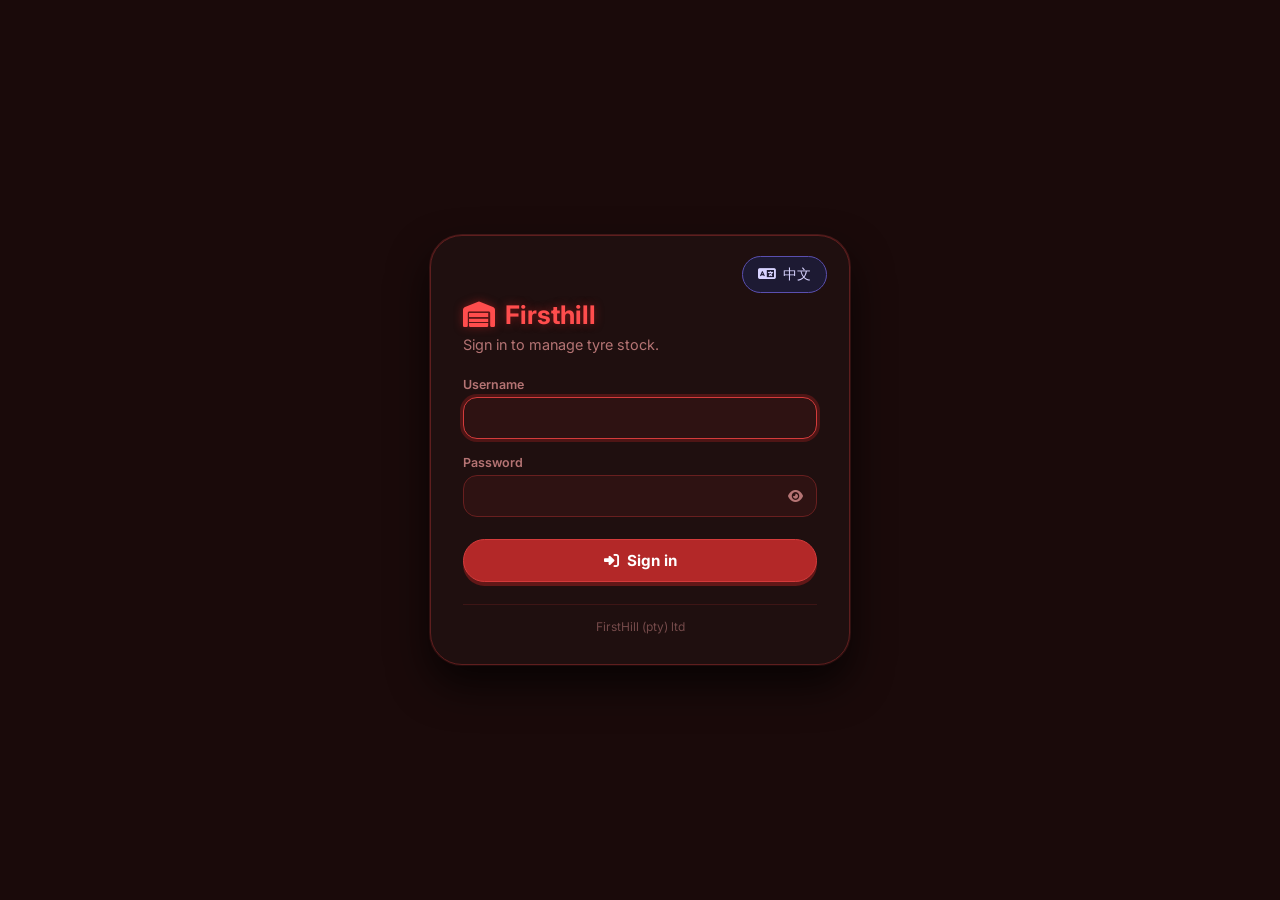
==== commit caf62224: "commit" ====
--- a/history.html
+++ b/history.html
@@ -24,6 +24,7 @@
             <button type="button" class="chip active" data-type="all">All changes</button>
             <button type="button" class="chip" data-type="in"><i class="fas fa-arrow-down"></i> Stock added</button>
             <button type="button" class="chip" data-type="out"><i class="fas fa-arrow-up"></i> Stock taken out</button>
+            <button type="button" class="chip" data-type="count"><i class="fas fa-clipboard-check"></i> Added, not on system</button>
         </div>
         <label style="font-size:0.82rem; color:var(--muted);">Storeroom
             <select id="storeSel"><option value="">All</option></select>
@@ -49,12 +50,13 @@
     <div class="footnote">FirstHill (pty) ltd · update log</div>
 </div>
 
+<script src="i18n.js"></script>
 <script src="common.js"></script>
 <script>
     (function () {
         const me = FH.requireLogin('history.html');
         if (!me) return;
-        const esc = FH.esc;
+        const esc = FH.esc, t = FH.t;
         const PAGE = 300;
 
         let history = [];
@@ -74,7 +76,8 @@
             const q = query.toLowerCase();
             return history.filter(h => {
                 const d = parseInt(h.delta, 10) || 0;
-                if (type === 'in' && d <= 0) return false;
+                if (type === 'in' && (d <= 0 || h.type === 'count')) return false;
+                if (type === 'count' && h.type !== 'count') return false;
                 if (type === 'out' && d >= 0) return false;
                 if (store && h.storeroom !== store) return false;
                 if (q && ![h.brand, h.size, h.storeroom, h.user].some(v => String(v ?? '').toLowerCase().includes(q))) return false;
@@ -93,7 +96,7 @@
             if (active) {
                 const outN = list.reduce((a, h) => a + Math.max(0, -(parseInt(h.delta, 10) || 0)), 0);
                 const inN = list.reduce((a, h) => a + Math.max(0, parseInt(h.delta, 10) || 0), 0);
-                countNote.textContent = `${list.length} of ${history.length} entries · ${inN} tyres added, ${outN} taken out`;
+                countNote.textContent = t('{a} of {b} entries · {in} tyres added, {out} taken out', { a: list.length, b: history.length, in: inN, out: outN });
             }
             if (!list.length) {
                 tbody.innerHTML = `<tr class="empty-row"><td colspan="7">No entries match these filters.</td></tr>`;
@@ -103,32 +106,36 @@
             tbody.innerHTML = list.slice(0, shown).map(h => {
                 const d = parseInt(h.delta, 10) || 0;
                 const pos = d >= 0;
+                const isCount = h.type === 'count';
                 return `<tr>
                     <td data-label="Date &amp; time"><span class="date-cell">${FH.fmtDateTime(h.timestamp)}</span></td>
                     <td data-label="Brand"><span class="brand-tag">${esc(h.brand)}</span></td>
                     <td data-label="Size"><span class="size-tag">${esc(h.size)}</span></td>
-                    <td data-label="Storeroom"><span class="wh-tag"><i class="fas fa-warehouse" style="margin-right:4px;"></i>${esc(h.storeroom)}</span></td>
-                    <td data-label="Change"><span class="change-badge ${pos ? 'pos' : 'neg'}"><i class="fas ${pos ? 'fa-arrow-down' : 'fa-arrow-up'}"></i> ${pos ? '+' + d : d}</span></td>
+                    <td data-label="Storeroom">${FH.storeTag(h.storeroom)}</td>
+                    <td data-label="Change">${isCount
+                        ? `<span class="change-badge count" title="Already on the shelf, added to the system"><i class="fas fa-clipboard-check"></i> ${t('+{n} not on system', { n: d })}</span>`
+                        : `<span class="change-badge ${pos ? 'pos' : 'neg'}"><i class="fas ${pos ? 'fa-arrow-down' : 'fa-arrow-up'}"></i> ${pos ? '+' + d : d}</span>`}</td>
                     <td data-label="New qty"><span class="qty-badge">${esc(h.newQty)}</span></td>
                     <td data-label="By"><span class="date-cell">${h.user ? esc(h.user) : '—'}</span></td>
                 </tr>`;
             }).join('');
             if (list.length > shown) {
                 moreNote.style.display = 'block';
-                moreNote.innerHTML = `Showing ${shown} of ${list.length}. <button type="button" class="btn btn-ghost btn-small" id="moreBtn">Show more</button>`;
+                moreNote.innerHTML = `${t('Showing {a} of {b}.', { a: shown, b: list.length })} <button type="button" class="btn btn-ghost btn-small" id="moreBtn">Show more</button>`;
                 document.getElementById('moreBtn').addEventListener('click', () => { shown += PAGE; render(); });
             } else moreNote.style.display = 'none';
         }
 
         async function load() {
             try {
-                const data = await FH.api('getHistory');
+                const [data, inv] = await Promise.all([FH.api('getHistory'), FH.api('getInventory')]);
                 history = data.rows || [];
-                const stores = [...new Set(history.map(h => h.storeroom))].filter(Boolean).sort(FH.naturalSort);
-                storeSel.innerHTML = '<option value="">All</option>' + stores.map(s => `<option value="${esc(s)}">${esc(s)}</option>`).join('');
+                FH.setStores(inv.stores, inv.moveFromFirst);
+                const stores = FH.storeNames(history.map(h => h.storeroom));
+                storeSel.innerHTML = '<option value="">All</option>' + FH.storeOptions(stores, '');
                 render();
             } catch (err) {
-                tbody.innerHTML = `<tr class="empty-row"><td colspan="7"><i class="fas fa-triangle-exclamation"></i> Couldn't load history: ${esc(err.message)}</td></tr>`;
+                tbody.innerHTML = `<tr class="empty-row"><td colspan="7"><i class="fas fa-triangle-exclamation"></i> ${t("Couldn't load history: {msg}", { msg: esc(err.message) })}</td></tr>`;
             }
         }
 
--- a/style.css
+++ b/style.css
@@ -22,7 +22,7 @@
     --bad-bg: #3a0d0d; --bad-line: #ff3b3b; --bad: #ff7070;
 }
 body {
-    font-family: 'Inter', system-ui, -apple-system, 'Segoe UI', sans-serif;
+    font-family: 'Inter', system-ui, -apple-system, 'Segoe UI', 'PingFang SC', 'Microsoft YaHei', 'Noto Sans SC', sans-serif;
     background: var(--bg);
     color: var(--text);
     min-height: 100vh;
@@ -61,6 +61,8 @@
 }
 .nav-link:hover { background: #3d1414; border-color: #982a2a; }
 .nav-link.active { background: var(--red); border-color: #ff5e5e; color: #fff; }
+.lang-toggle { background: #1d1a33; border-color: #5a4fb0; color: #d8d3ff; }
+.lang-toggle:hover { background: #2a2550; border-color: #7a6ee0; }
 .nav-user { margin-left: auto; color: var(--muted); font-size: 0.85rem; display: inline-flex; align-items: center; gap: 6px; }
 .nav-user .role { font-size: 0.72rem; padding: 2px 8px; border-radius: 20px; background: #2b0f0f; border: 1px solid #601d1d; }
 
@@ -131,6 +133,7 @@
 }
 .seg button.on-out { background: #5a1515; color: #fff; }
 .seg button.on-in { background: #145228; color: #fff; }
+.seg button.on-count { background: #322a6b; color: #fff; }
 
 /* chips */
 .chips { display: flex; flex-wrap: wrap; gap: 8px; align-items: center; }
@@ -178,6 +181,12 @@
     background: #281010; padding: 4px 11px; border-radius: 30px; font-size: 0.78rem;
     border: 1px solid #591d1d; color: var(--soft); white-space: nowrap; display: inline-block;
 }
+.wh-tag.shop { background: #10261a; border-color: #2a6b43; color: #9fe6b6; }
+.chip.shop:not(.active) { background: #12281b; border-color: #2a6b43; color: #bdf5cc; }
+.chip-label { font-size: 0.76rem; color: var(--faint); margin-left: 6px; display: inline-flex; align-items: center; gap: 5px; }
+.shop-picks { display: flex; flex-wrap: wrap; gap: 6px 14px; }
+.shop-picks label { display: inline-flex; align-items: center; gap: 6px; font-size: 0.84rem; color: var(--text-2); cursor: pointer; white-space: nowrap; }
+.shop-picks input { accent-color: #2fae5a; width: 16px; height: 16px; }
 .qty-badge {
     display: inline-block; background: #3b1515; padding: 4px 13px; border-radius: 40px; border: 1px solid #7f2828;
     font-weight: 600; color: #ffb3b3; font-variant-numeric: tabular-nums; white-space: nowrap;
@@ -196,6 +205,7 @@
 }
 .change-badge { padding: 4px 13px; border-radius: 40px; font-weight: 700; border: 1px solid; white-space: nowrap; display: inline-block; }
 .change-badge.pos { background: var(--ok-bg); border-color: var(--ok-line); color: var(--ok); }
+.change-badge.count { background: #1d1a33; border-color: #5a4fb0; color: #c7c0ff; }
 .change-badge.neg { background: #321010; border-color: #7f2a2a; color: var(--red-soft); }
 .status-pill { font-size: 0.75rem; font-weight: 600; padding: 3px 10px; border-radius: 20px; border: 1px solid; white-space: nowrap; }
 .status-pill.active { background: var(--ok-bg); border-color: var(--ok-line); color: var(--ok); }
